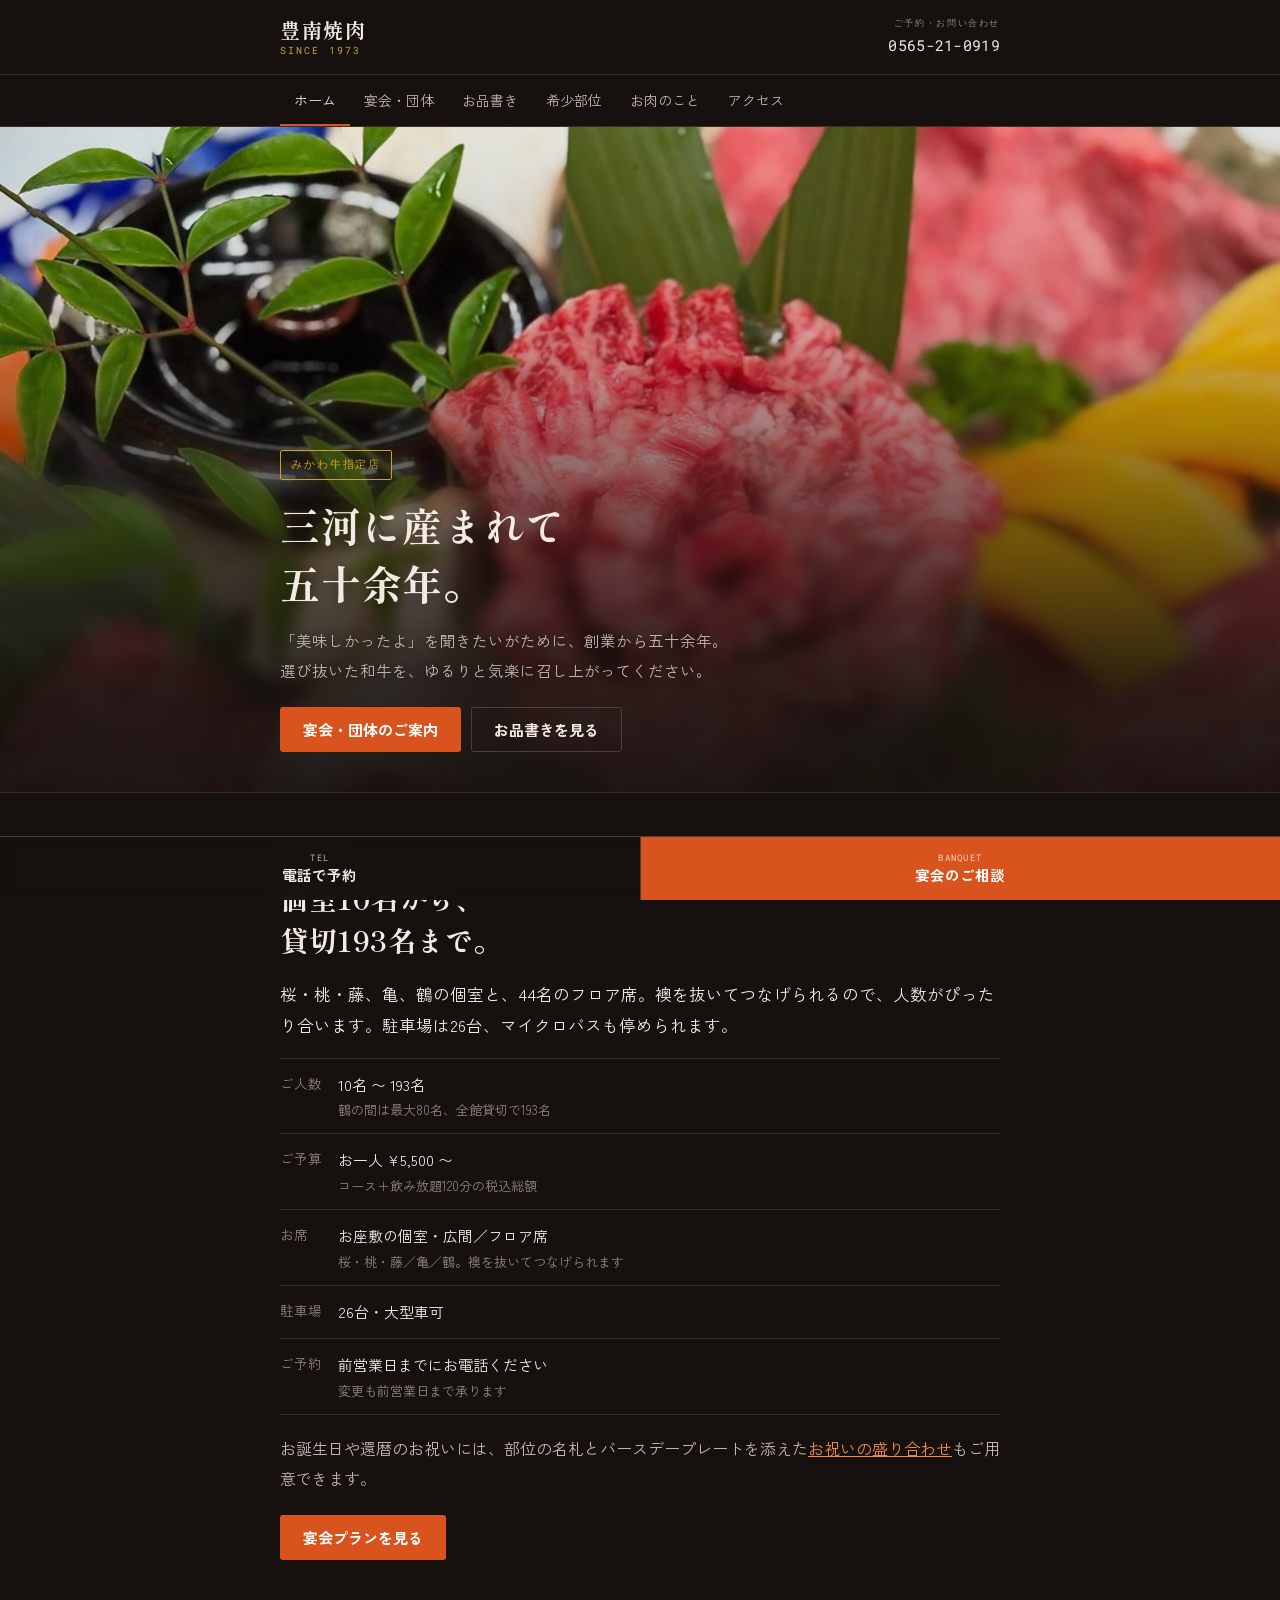
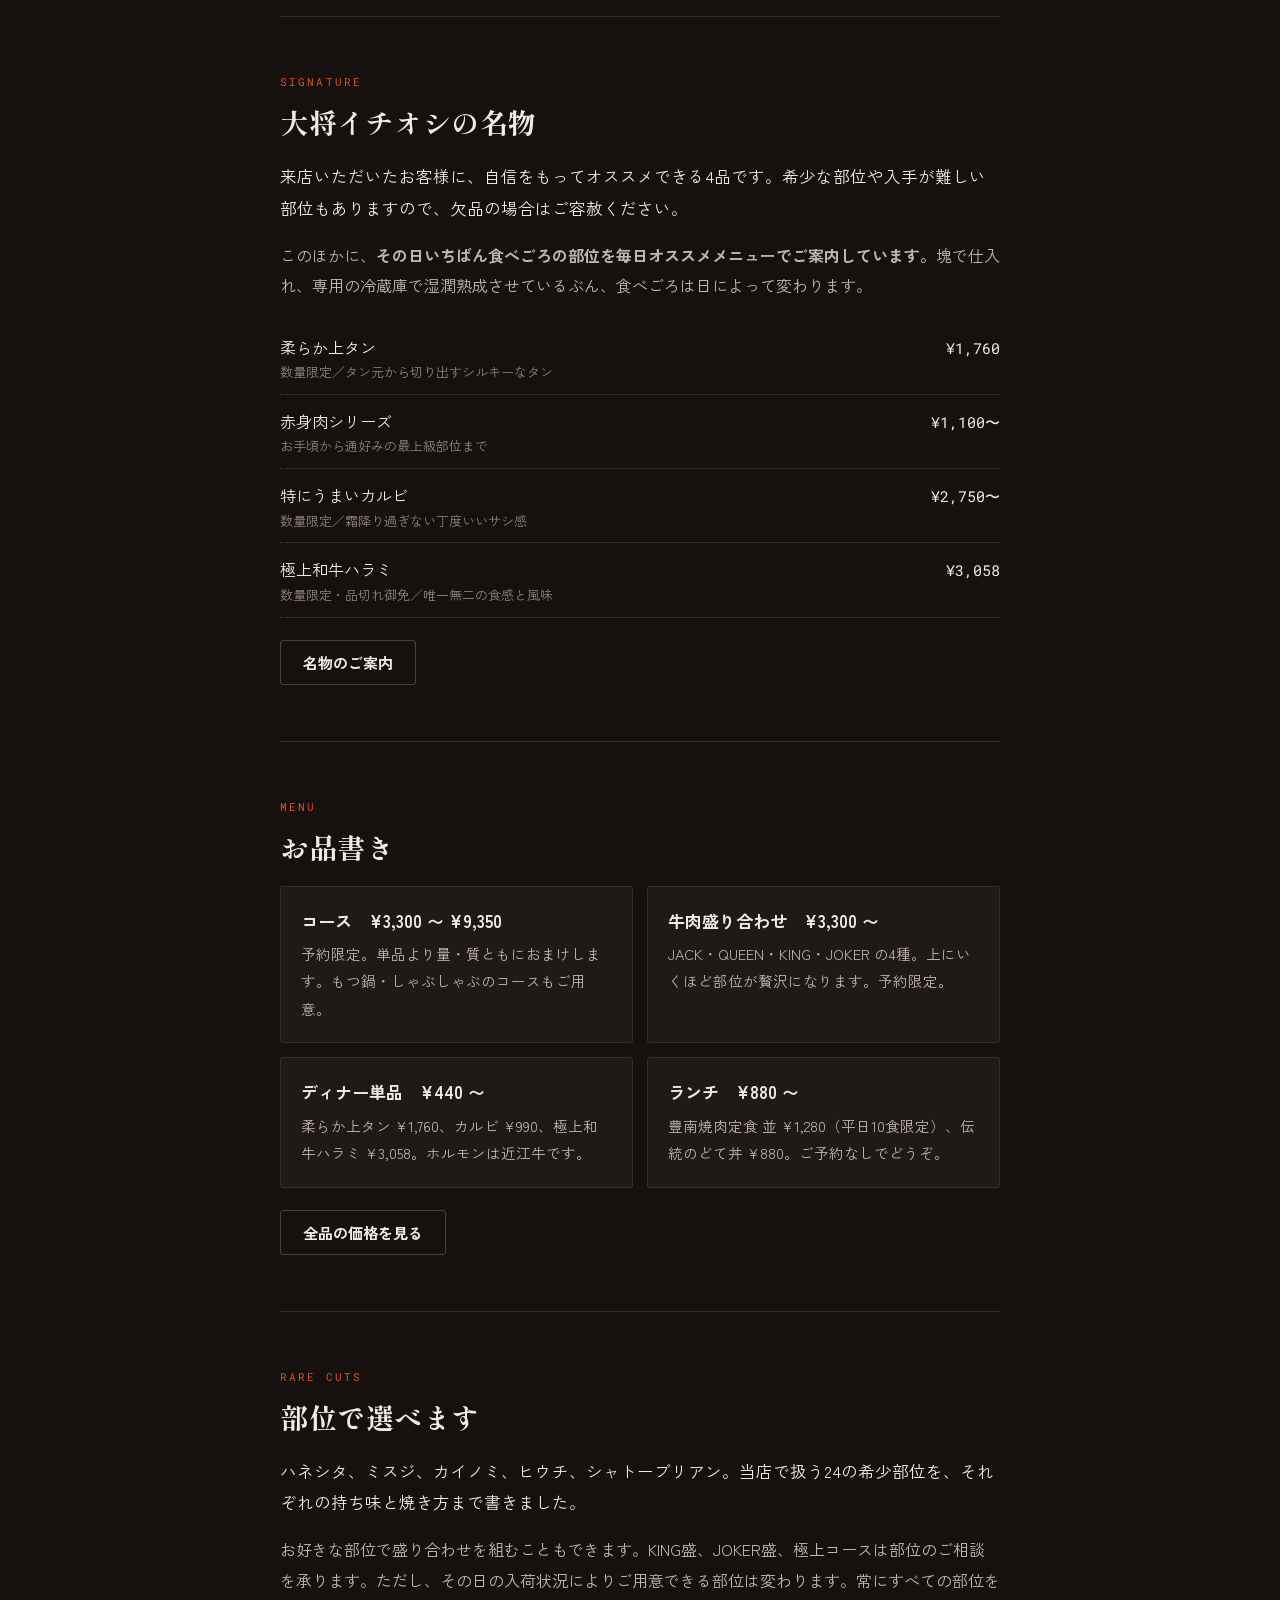
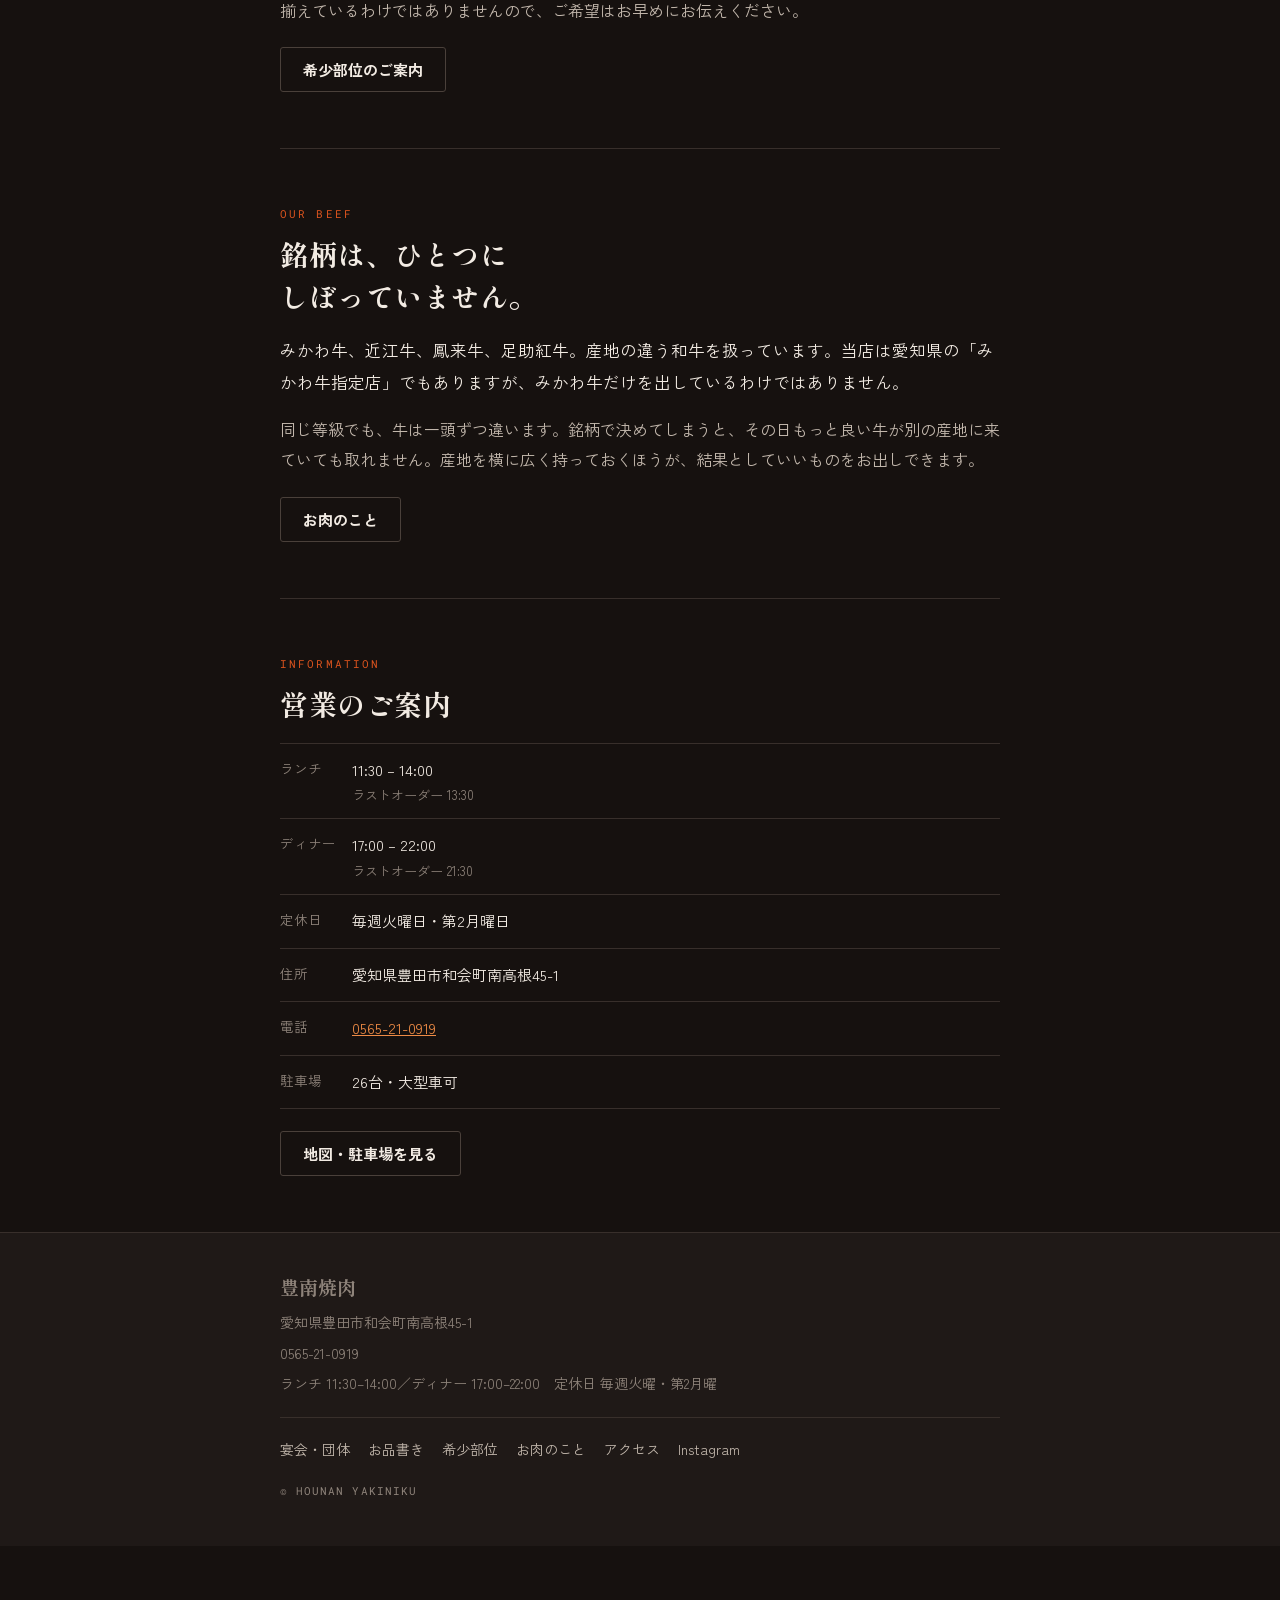
==== index.html @ 1a4f9570 "Add hand-cutting, wet-aging and daily recommendation notes" ====
<!DOCTYPE html>
<html lang="ja">
<head>
<meta charset="utf-8">
<meta name="viewport" content="width=device-width,initial-scale=1">
<title>豊南焼肉｜豊田市和会町の焼肉・みかわ牛指定店｜個室宴会10〜193名・駐車場26台</title>
<meta name="description" content="豊田市和会町の焼肉店「豊南焼肉」。1973年創業。みかわ牛指定店。みかわ牛・近江牛・鳳来牛・足助紅牛など産地和牛を扱います。柔らか上タン、極上和牛ハラミ、近江牛ホルモン。個室宴会は10名から、貸切最大193名。飲み放題付5,500円から。駐車場26台・大型車可。">
<meta property="og:url" content="https://hounan-yakiniku.com/">
<meta name="twitter:card" content="summary_large_image">
<meta property="og:site_name" content="豊南焼肉">
<meta property="og:type" content="restaurant">
<meta property="og:title" content="豊南焼肉｜豊田市和会町の焼肉・みかわ牛指定店">
<meta property="og:description" content="三河に産まれて五十余年。みかわ牛・近江牛・鳳来牛・足助紅牛。選び抜いた産地和牛を、ゆるりと気楽に。個室宴会10〜193名・駐車場26台。">
<meta property="og:image" content="https://hounan-yakiniku.com/hero.jpg">
<link rel="canonical" href="https://hounan-yakiniku.com/">
<link rel="preconnect" href="https://fonts.googleapis.com">
<link rel="preconnect" href="https://fonts.gstatic.com" crossorigin>
<link rel="stylesheet" href="https://fonts.googleapis.com/css2?family=Shippori+Mincho+B1:wght@700&family=Zen+Kaku+Gothic+New:wght@400;500;700&family=Roboto+Mono:wght@400;500&display=swap">
<link rel="stylesheet" href="style.css">
</head>
<body>

<header class="site-head">
  <div class="wrap">
    <a class="logo" href="index.html">豊南焼肉<small>SINCE 1973</small></a>
    <a class="head-tel" href="tel:0565210919"><span>ご予約・お問い合わせ</span>0565-21-0919</a>
  </div>
</header>

<nav class="nav" aria-label="メインメニュー">
  <ul>
    <li><a href="index.html" aria-current="page">ホーム</a></li>
    <li><a href="banquet.html">宴会・団体</a></li>
    <li><a href="menu.html">お品書き</a></li>
    <li><a href="parts.html">希少部位</a></li>
    <li><a href="mikawa.html">お肉のこと</a></li>
    <li><a href="access.html">アクセス</a></li>
  </ul>
</nav>

<main>

  <div class="hero hero-cover">
    <img src="hero.jpg" alt="豊南焼肉の和牛盛り合わせ。染付の大皿に、薔薇に巻いた赤身と霜降りの和牛を笹の葉とともに盛り付けた一皿" fetchpriority="high">
    <div class="hero-body">
      <span class="hero-badge">みかわ牛指定店</span>
      <h1>三河に産まれて<br>五十余年。</h1>
      <p>「美味しかったよ」を聞きたいがために、創業から五十余年。<br>選び抜いた和牛を、ゆるりと気楽に召し上がってください。</p>
      <div class="btn-row">
        <a class="btn btn-primary" href="banquet.html">宴会・団体のご案内</a>
        <a class="btn btn-ghost" href="menu.html">お品書きを見る</a>
      </div>
    </div>
  </div>

  <div class="wrap">

    <section class="blk">
      <p class="eyebrow">Banquet</p>
      <h2>個室10名から、<br>貸切193名まで。</h2>
      <p class="lead">桜・桃・藤、亀、鶴の個室と、44名のフロア席。襖を抜いてつなげられるので、人数がぴったり合います。駐車場は26台、マイクロバスも停められます。</p>
      <dl class="info">
        <dt>ご人数</dt><dd>10名 〜 193名<small>鶴の間は最大80名、全館貸切で193名</small></dd>
        <dt>ご予算</dt><dd>お一人 ¥5,500 〜<small>コース＋飲み放題120分の税込総額</small></dd>
        <dt>お席</dt><dd>お座敷の個室・広間／フロア席<small>桜・桃・藤／亀／鶴。襖を抜いてつなげられます</small></dd>
        <dt>駐車場</dt><dd>26台・大型車可</dd>
        <dt>ご予約</dt><dd>前営業日までにお電話ください<small>変更も前営業日まで承ります</small></dd>
      </dl>
      <p style="margin-top:18px">お誕生日や還暦のお祝いには、部位の名札とバースデープレートを添えた<a href="banquet.html#celebration">お祝いの盛り合わせ</a>もご用意できます。</p>
      <div class="btn-row">
        <a class="btn btn-primary" href="banquet.html">宴会プランを見る</a>
      </div>
    </section>

    <section class="blk">
      <p class="eyebrow">Signature</p>
      <h2>大将イチオシの名物</h2>
      <p class="lead">来店いただいたお客様に、自信をもってオススメできる4品です。希少な部位や入手が難しい部位もありますので、欠品の場合はご容赦ください。</p>
      <p>このほかに、<strong>その日いちばん食べごろの部位を毎日オススメメニューでご案内しています。</strong>塊で仕入れ、専用の冷蔵庫で湿潤熟成させているぶん、食べごろは日によって変わります。</p>
      <ul class="menu-list" style="margin-top:20px">
        <li><span class="nm">柔らか上タン<em>数量限定／タン元から切り出すシルキーなタン</em></span><span class="pr">¥1,760</span></li>
        <li><span class="nm">赤身肉シリーズ<em>お手頃から通好みの最上級部位まで</em></span><span class="pr">¥1,100〜</span></li>
        <li><span class="nm">特にうまいカルビ<em>数量限定／霜降り過ぎない丁度いいサシ感</em></span><span class="pr">¥2,750〜</span></li>
        <li><span class="nm">極上和牛ハラミ<em>数量限定・品切れ御免／唯一無二の食感と風味</em></span><span class="pr">¥3,058</span></li>
      </ul>
      <div class="btn-row">
        <a class="btn btn-ghost" href="menu.html#meibutsu">名物のご案内</a>
      </div>
    </section>

    <section class="blk">
      <p class="eyebrow">Menu</p>
      <h2>お品書き</h2>
      <div class="cards two">
        <div class="card">
          <h3>コース　¥3,300 〜 ¥9,350</h3>
          <p>予約限定。単品より量・質ともにおまけします。もつ鍋・しゃぶしゃぶのコースもご用意。</p>
        </div>
        <div class="card">
          <h3>牛肉盛り合わせ　¥3,300 〜</h3>
          <p>JACK・QUEEN・KING・JOKER の4種。上にいくほど部位が贅沢になります。予約限定。</p>
        </div>
        <div class="card">
          <h3>ディナー単品　¥440 〜</h3>
          <p>柔らか上タン ¥1,760、カルビ ¥990、極上和牛ハラミ ¥3,058。ホルモンは近江牛です。</p>
        </div>
        <div class="card">
          <h3>ランチ　¥880 〜</h3>
          <p>豊南焼肉定食 並 ¥1,280（平日10食限定）、伝統のどて丼 ¥880。ご予約なしでどうぞ。</p>
        </div>
      </div>
      <div class="btn-row">
        <a class="btn btn-ghost" href="menu.html">全品の価格を見る</a>
      </div>
    </section>

    <section class="blk">
      <p class="eyebrow">Rare cuts</p>
      <h2>部位で選べます</h2>
      <p class="lead">ハネシタ、ミスジ、カイノミ、ヒウチ、シャトーブリアン。当店で扱う24の希少部位を、それぞれの持ち味と焼き方まで書きました。</p>
      <p>お好きな部位で盛り合わせを組むこともできます。KING盛、JOKER盛、極上コースは部位のご相談を承ります。ただし、その日の入荷状況によりご用意できる部位は変わります。常にすべての部位を揃えているわけではありませんので、ご希望はお早めにお伝えください。</p>
      <div class="btn-row">
        <a class="btn btn-ghost" href="parts.html">希少部位のご案内</a>
      </div>
    </section>

    <section class="blk">
      <p class="eyebrow">Our beef</p>
      <h2>銘柄は、ひとつに<br>しぼっていません。</h2>
      <p class="lead">みかわ牛、近江牛、鳳来牛、足助紅牛。産地の違う和牛を扱っています。当店は愛知県の「みかわ牛指定店」でもありますが、みかわ牛だけを出しているわけではありません。</p>
      <p>同じ等級でも、牛は一頭ずつ違います。銘柄で決めてしまうと、その日もっと良い牛が別の産地に来ていても取れません。産地を横に広く持っておくほうが、結果としていいものをお出しできます。</p>
      <div class="btn-row">
        <a class="btn btn-ghost" href="mikawa.html">お肉のこと</a>
      </div>
    </section>

    <section class="blk">
      <p class="eyebrow">Information</p>
      <h2>営業のご案内</h2>
      <dl class="info">
        <dt>ランチ</dt><dd>11:30 – 14:00<small>ラストオーダー 13:30</small></dd>
        <dt>ディナー</dt><dd>17:00 – 22:00<small>ラストオーダー 21:30</small></dd>
        <dt>定休日</dt><dd>毎週火曜日・第2月曜日</dd>
        <dt>住所</dt><dd>愛知県豊田市和会町南高根45-1</dd>
        <dt>電話</dt><dd><a href="tel:0565210919">0565-21-0919</a></dd>
        <dt>駐車場</dt><dd>26台・大型車可</dd>
      </dl>
      <div class="btn-row">
        <a class="btn btn-ghost" href="access.html">地図・駐車場を見る</a>
      </div>
    </section>

  </div>
</main>

<footer class="site-foot">
  <div class="wrap">
    <p class="fname">豊南焼肉</p>
    <p>愛知県豊田市和会町南高根45-1</p>
    <p>0565-21-0919</p>
    <p>ランチ 11:30–14:00／ディナー 17:00–22:00　定休日 毎週火曜・第2月曜</p>
    <div class="flinks">
      <a href="banquet.html">宴会・団体</a>
      <a href="menu.html">お品書き</a>
      <a href="parts.html">希少部位</a>
      <a href="mikawa.html">お肉のこと</a>
      <a href="access.html">アクセス</a>
      <a href="https://www.instagram.com/hounan_yakiniku/" rel="noopener">Instagram</a>
    </div>
    <p class="copy">© HOUNAN YAKINIKU</p>
  </div>
</footer>

<div class="resbar">
  <a class="r-tel" href="tel:0565210919"><small>TEL</small>電話で予約</a>
  <a class="r-book" href="banquet.html"><small>BANQUET</small>宴会のご相談</a>
</div>

<script type="application/ld+json">
{
  "@context":"https://schema.org",
  "@type":"Restaurant",
  "name":"豊南焼肉",
  "alternateName":"HOUNAN",
  "servesCuisine":"焼肉",
  "url":"https://hounan-yakiniku.com/",
  "telephone":"+81-565-21-0919",
  "priceRange":"¥1,000-¥9,999",
  "foundingDate":"1973",
  "address":{
    "@type":"PostalAddress",
    "streetAddress":"和会町南高根45-1",
    "addressLocality":"豊田市",
    "addressRegion":"愛知県",
    "addressCountry":"JP"
  },
  "openingHoursSpecification":[
    {"@type":"OpeningHoursSpecification","dayOfWeek":["Monday","Wednesday","Thursday","Friday","Saturday","Sunday"],"opens":"11:30","closes":"14:00"},
    {"@type":"OpeningHoursSpecification","dayOfWeek":["Monday","Wednesday","Thursday","Friday","Saturday","Sunday"],"opens":"17:00","closes":"22:00"}
  ],
  "acceptsReservations":"True",
  "maximumAttendeeCapacity":193,
  "hasMenu":"https://hounan-yakiniku.com/menu.html",
  "sameAs":["https://www.instagram.com/hounan_yakiniku/","https://hounan-1.jimdosite.com/"]
}
</script>

</body>
</html>
---- style.css ----
/* ================================================================
   豊南焼肉 公式サイト  共通スタイル
   色・文字サイズを変えたいときはこのファイルの :root を触る
   ================================================================ */

:root{
  --sumi:      #16110F;  /* 背景（炭） */
  --sumi-2:    #1F1917;  /* カード面 */
  --sumi-3:    #2A2320;  /* 一段明るい面 */
  --kinari:    #F2EBE3;  /* 本文の文字 */
  --kinari-2:  #C2B7AC;  /* 弱い文字 */
  --kinari-3:  #8E837A;  /* さらに弱い文字 */
  --hi:        #D9531E;  /* 炭火（強調色） */
  --hi-2:      #EE8B45;  /* 明るい炭火 */
  --kin:       #C9A227;  /* 金（銘柄・50年） */
  --line:      #382F2B;
  --line-2:    #4A403A;

  --serif:"Shippori Mincho B1","Hiragino Mincho ProN","Yu Mincho",serif;
  --sans:"Zen Kaku Gothic New","Hiragino Sans","Yu Gothic",system-ui,sans-serif;
  --mono:"Roboto Mono",ui-monospace,Menlo,monospace;

  --pad:20px;
  --max:760px;
  --bar:64px; /* 下部予約バーの高さ */
}

*{box-sizing:border-box}
html{-webkit-text-size-adjust:100%}
body{
  margin:0;
  background:var(--sumi);
  color:var(--kinari);
  font-family:var(--sans);
  font-size:16px;
  line-height:1.9;
  padding-bottom:var(--bar);
  -webkit-font-smoothing:antialiased;
}
img{max-width:100%;height:auto;display:block}
a{color:var(--hi-2)}

.wrap{max-width:var(--max);margin:0 auto;padding:0 var(--pad)}

/* ---------------- ヘッダー ---------------- */
.site-head{
  border-bottom:1px solid var(--line);
  background:var(--sumi);
  position:relative;z-index:5;
}
.site-head .wrap{
  display:flex;align-items:center;justify-content:space-between;
  gap:12px;padding-top:14px;padding-bottom:14px;
}
.logo{
  font-family:var(--serif);font-weight:700;font-size:20px;
  letter-spacing:.08em;color:var(--kinari);text-decoration:none;line-height:1.2;
}
.logo small{
  display:block;font-family:var(--mono);font-size:9.5px;
  letter-spacing:.22em;color:var(--kin);font-weight:400;margin-top:3px;
}
.head-tel{
  font-family:var(--mono);font-size:15px;color:var(--kinari);
  text-decoration:none;white-space:nowrap;letter-spacing:.02em;
}
.head-tel span{display:block;font-size:9px;letter-spacing:.18em;color:var(--kinari-3);text-align:right}

/* ---------------- ナビ ---------------- */
.nav{border-bottom:1px solid var(--line);background:var(--sumi)}
.nav ul{
  list-style:none;margin:0;padding:0 var(--pad);
  max-width:var(--max);margin:0 auto;
  display:flex;gap:0;overflow-x:auto;-webkit-overflow-scrolling:touch;
  scrollbar-width:none;
}
.nav ul::-webkit-scrollbar{display:none}
.nav a{
  display:block;padding:12px 14px 11px;white-space:nowrap;
  font-size:14px;color:var(--kinari-2);text-decoration:none;
  border-bottom:2px solid transparent;
}
.nav a:hover{color:var(--kinari)}
.nav a[aria-current="page"]{color:var(--kinari);border-bottom-color:var(--hi)}

/* ---------------- ヒーロー ---------------- */
.hero{
  position:relative;
  border-bottom:1px solid var(--line);
  background:var(--sumi-2);
}
.hero-media{
  position:relative;aspect-ratio:4/3;overflow:hidden;background:var(--sumi-3);
}
.hero-media img{width:100%;height:100%;object-fit:cover}
.hero-body{padding:28px var(--pad) 32px;max-width:var(--max);margin:0 auto}

/* 写真の上に文言を重ねるヒーロー（トップ・アクセス） */
.hero-cover{
  position:relative;overflow:hidden;isolation:isolate;
  min-height:clamp(440px,78vh,720px);
  display:flex;align-items:flex-end;
  background:var(--sumi);
}
.hero-cover>img{
  position:absolute;inset:0;width:100%;height:100%;
  object-fit:cover;object-position:center 42%;z-index:0;
}
/* 下から立ち上がる暗幕。文字を読ませるためのもの */
.hero-cover::before{
  content:"";position:absolute;inset:0;z-index:1;pointer-events:none;
  background:linear-gradient(to top,
    rgba(22,17,15,.96) 0%,
    rgba(22,17,15,.88) 18%,
    rgba(22,17,15,.55) 42%,
    rgba(22,17,15,.18) 68%,
    rgba(22,17,15,.05) 100%);
}
/* 文字が乗る帯だけ、うっすらぼかす（文字そのものはぼかさない） */
.hero-cover::after{
  content:"";position:absolute;left:0;right:0;bottom:0;height:66%;
  z-index:1;pointer-events:none;
  -webkit-backdrop-filter:blur(8px);backdrop-filter:blur(8px);
  -webkit-mask-image:linear-gradient(to top,#000 52%,transparent 100%);
  mask-image:linear-gradient(to top,#000 52%,transparent 100%);
}
.hero-cover .hero-body{
  position:relative;z-index:2;width:100%;
  padding:36px var(--pad) 40px;
}
.hero-cover h1{text-shadow:0 2px 18px rgba(0,0,0,.55)}
.hero-cover p{color:var(--kinari-2);text-shadow:0 1px 10px rgba(0,0,0,.5)}
.hero-cover .btn-row{margin-top:22px}
.hero-badge{
  display:inline-block;font-family:var(--mono);font-size:10.5px;
  letter-spacing:.18em;color:var(--kin);border:1px solid var(--kin);
  padding:4px 10px;border-radius:2px;margin-bottom:16px;
}
.hero h1{
  font-family:var(--serif);font-weight:700;
  font-size:clamp(27px,7.5vw,40px);line-height:1.45;
  margin:0 0 14px;text-wrap:balance;letter-spacing:.02em;
}
.hero p{margin:0;color:var(--kinari-2);font-size:15.5px;max-width:34em}

/* ---------------- 見出し・本文 ---------------- */
main{display:block}
section.blk{padding:44px 0;border-bottom:1px solid var(--line)}
section.blk:last-of-type{border-bottom:0}
.eyebrow{
  font-family:var(--mono);font-size:10.5px;letter-spacing:.2em;
  color:var(--hi);text-transform:uppercase;margin:0 0 8px;
}
h2{
  font-family:var(--serif);font-weight:700;
  font-size:clamp(21px,5vw,28px);line-height:1.5;
  margin:0 0 18px;text-wrap:balance;letter-spacing:.02em;
}
h3{
  font-family:var(--sans);font-weight:700;font-size:17px;
  line-height:1.6;margin:0 0 8px;
}
p{margin:0 0 16px;color:var(--kinari-2)}
p.lead{color:var(--kinari);font-size:16.5px}
p:last-child{margin-bottom:0}

/* ---------------- ボタン ---------------- */
.btn{
  display:inline-flex;align-items:center;justify-content:center;gap:8px;
  padding:14px 22px;border-radius:3px;text-decoration:none;
  font-weight:700;font-size:15px;line-height:1;border:1px solid transparent;
}
.btn-primary{background:var(--hi);color:#fff}
.btn-primary:hover{background:#C44715}
.btn-ghost{border-color:var(--line-2);color:var(--kinari)}
.btn-ghost:hover{border-color:var(--kinari-3)}
.btn-row{display:flex;flex-wrap:wrap;gap:10px;margin-top:22px}

/* ---------------- 予約バー（全ページ固定） ---------------- */
.resbar{
  position:fixed;left:0;right:0;bottom:0;z-index:50;
  height:var(--bar);
  background:rgba(22,17,15,.96);
  border-top:1px solid var(--line-2);
  backdrop-filter:saturate(140%) blur(8px);
  display:flex;align-items:stretch;
  padding-bottom:env(safe-area-inset-bottom);
}
.resbar a{
  flex:1;display:flex;flex-direction:column;align-items:center;justify-content:center;
  gap:2px;text-decoration:none;font-weight:700;font-size:14.5px;line-height:1.2;
}
.resbar .r-tel{color:var(--kinari);border-right:1px solid var(--line-2)}
.resbar .r-book{background:var(--hi);color:#fff}
.resbar small{font-family:var(--mono);font-size:9px;letter-spacing:.14em;font-weight:400;opacity:.75}

/* ---------------- カード・リスト ---------------- */
.cards{display:grid;gap:14px}
.card{
  background:var(--sumi-2);border:1px solid var(--line);
  border-radius:3px;padding:20px;
}
.card h3{margin-bottom:6px}
.card p{font-size:14.5px;margin-bottom:0}
/* カード見出しに添える産地名など */
/* カード内のおすすめ・補足の一行 */
.card p.tip{
  margin-top:10px;padding-top:10px;border-top:1px solid var(--line);
  font-size:13.5px;color:var(--kinari-2);
}
.card p.tip strong{color:var(--kin)}
.card h3 em{
  display:block;font-style:normal;font-weight:400;
  font-family:var(--sans);font-size:12px;letter-spacing:.06em;
  color:var(--kin);margin-top:4px;
}

/* 情報の定義リスト */
dl.info{
  margin:0;display:grid;grid-template-columns:auto 1fr;
  gap:0;border-top:1px solid var(--line);
}
dl.info dt{
  padding:12px 16px 12px 0;border-bottom:1px solid var(--line);
  font-size:13.5px;color:var(--kinari-3);white-space:nowrap;
}
dl.info dd{
  margin:0;padding:12px 0;border-bottom:1px solid var(--line);
  font-size:15px;color:var(--kinari);
}
dl.info dd small{display:block;color:var(--kinari-3);font-size:13px;line-height:1.7}

/* お品書き */
.menu-list{list-style:none;margin:0;padding:0}
.menu-list li{
  display:flex;align-items:baseline;gap:10px;
  padding:11px 0;border-bottom:1px dotted var(--line-2);
}
.menu-list .nm{flex:1 1 auto}
.menu-list .nm em{
  display:block;font-style:normal;font-size:13px;color:var(--kinari-3);line-height:1.6;
}
.menu-list .pr{
  font-family:var(--mono);font-size:15px;color:var(--kinari);
  font-variant-numeric:tabular-nums;white-space:nowrap;
}

/* 宴会プラン */
.plan{
  background:var(--sumi-2);border:1px solid var(--line);border-radius:3px;
  padding:20px;display:grid;gap:10px;
}
.plan .ppl{
  font-family:var(--mono);font-size:11px;letter-spacing:.14em;color:var(--hi-2);
}
.plan .price{
  font-family:var(--mono);font-size:26px;color:var(--kinari);
  font-variant-numeric:tabular-nums;line-height:1;
}
.plan .price span{font-size:13px;color:var(--kinari-3);margin-left:4px}
.plan ul{margin:0;padding-left:1.1em;color:var(--kinari-2);font-size:14.5px}

.plan p{font-size:14.5px;color:var(--kinari-2);margin:0}
.plan p small{display:block;margin-top:8px;color:var(--kinari-3);font-size:13px;line-height:1.75}

/* 注意書きの箇条書き */
ul.rules{
  margin:18px 0 0;padding:0;list-style:none;
  display:flex;flex-direction:column;gap:6px;
}
ul.rules li{
  padding-left:18px;position:relative;font-size:14.5px;color:var(--kinari-2);line-height:1.75;
}
ul.rules li::before{
  content:"";position:absolute;left:2px;top:.85em;
  width:6px;height:1px;background:var(--hi);
}

/* 目立たせたい一言 */
.callout{
  margin-top:26px;padding:16px 18px;
  border-left:3px solid var(--hi);background:var(--sumi-2);
  border-radius:0 3px 3px 0;font-size:14.5px;color:var(--kinari-2);line-height:1.85;
}
.callout strong{color:var(--kinari)}

/* 見出し脇の営業時間・価格 */
.hours{
  display:block;font-family:var(--mono);font-size:12px;
  color:var(--kinari-3);letter-spacing:.06em;margin-top:6px;font-weight:400;
}

/* お品書きのカテゴリ見出し */
h3.cat{
  margin:34px 0 4px;padding-bottom:8px;
  border-bottom:1px solid var(--line-2);
  font-family:var(--serif);font-size:19px;letter-spacing:.04em;
}
h3.cat:first-of-type{margin-top:8px}
p.catnote{
  margin:10px 0 4px;font-size:13.5px;color:var(--kinari-3);line-height:1.8;
}

/* 部位一覧 */
.parts{display:grid;gap:1px;background:var(--line);border:1px solid var(--line);border-radius:3px;overflow:hidden}
.part{background:var(--sumi-2);padding:15px 18px}
.part h3{font-size:16px;margin:0 0 3px;letter-spacing:.04em}
.part p{margin:0;font-size:13.5px;color:var(--kinari-2);line-height:1.75}
@media (min-width:640px){.parts{grid-template-columns:1fr 1fr}}

/* FAQ */
details.faq{
  border-bottom:1px solid var(--line);padding:2px 0;
}
details.faq summary{
  cursor:pointer;padding:14px 0;font-weight:700;font-size:15.5px;
  list-style:none;display:flex;gap:10px;align-items:baseline;
}
details.faq summary::-webkit-details-marker{display:none}
details.faq summary::before{content:"Q";font-family:var(--mono);color:var(--hi);font-size:13px}
details.faq .a{padding:0 0 16px 22px;color:var(--kinari-2);font-size:14.5px}

/* 写真の仮置き（本番では <img> に差し替える） */
.ph{
  background:
    repeating-linear-gradient(45deg,var(--sumi-3) 0 10px,var(--sumi-2) 10px 20px);
  border:1px dashed var(--line-2);border-radius:3px;
  aspect-ratio:4/3;display:flex;align-items:center;justify-content:center;
  text-align:center;padding:16px;
  font-family:var(--mono);font-size:11.5px;letter-spacing:.08em;
  color:var(--kinari-3);line-height:1.8;
}
.ph.wide{aspect-ratio:16/9}

/* 引用（大将の言葉） */
blockquote.quote{
  margin:24px 0;padding:22px 22px 22px 24px;
  background:var(--sumi-2);border-left:3px solid var(--kin);
  border-radius:0 3px 3px 0;
}
blockquote.quote p{
  margin:0 0 12px;font-family:var(--serif);font-size:16.5px;
  line-height:2;color:var(--kinari);
}
blockquote.quote p:last-child{margin-bottom:0}

/* 地図の埋め込み */
.mapbox{
  position:relative;width:100%;aspect-ratio:16/10;
  border:1px solid var(--line);border-radius:3px;overflow:hidden;background:var(--sumi-2);
}
.mapbox iframe{position:absolute;inset:0;width:100%;height:100%;border:0}

/* 未確定の数値（公開前に必ず差し替える） */
.todo{
  color:var(--hi-2);border-bottom:1px dashed var(--hi);
}

/* ---------------- フッター ---------------- */
.site-foot{
  border-top:1px solid var(--line);background:var(--sumi-2);
  padding:36px 0 40px;margin-top:0;
}
.site-foot .fname{
  font-family:var(--serif);font-size:19px;font-weight:700;margin:0 0 4px;
}
.site-foot p{font-size:14px;color:var(--kinari-3);margin:0 0 4px}
.site-foot .flinks{
  display:flex;flex-wrap:wrap;gap:8px 18px;margin-top:20px;
  padding-top:18px;border-top:1px solid var(--line);
}
.site-foot .flinks a{font-size:14px;color:var(--kinari-2);text-decoration:none}
.site-foot .copy{
  font-family:var(--mono);font-size:10.5px;letter-spacing:.1em;
  color:var(--kinari-3);margin-top:20px;
}

/* ---------------- 画面が広いとき ---------------- */
@media (min-width:640px){
  .cards.two{grid-template-columns:1fr 1fr}
  .hero-media{aspect-ratio:21/9}
  .hero-cover{min-height:clamp(520px,74vh,680px)}
  .hero-cover>img{object-position:center 28%}
  /* 外観写真は看板が文字に隠れない位置で切る */
  .hero-cover.hero-store>img{object-position:center 55%}
  section.blk{padding:56px 0}
}
@media (prefers-reduced-motion:reduce){
  *{animation:none!important;transition:none!important}
}
:focus-visible{outline:2px solid var(--hi-2);outline-offset:2px}
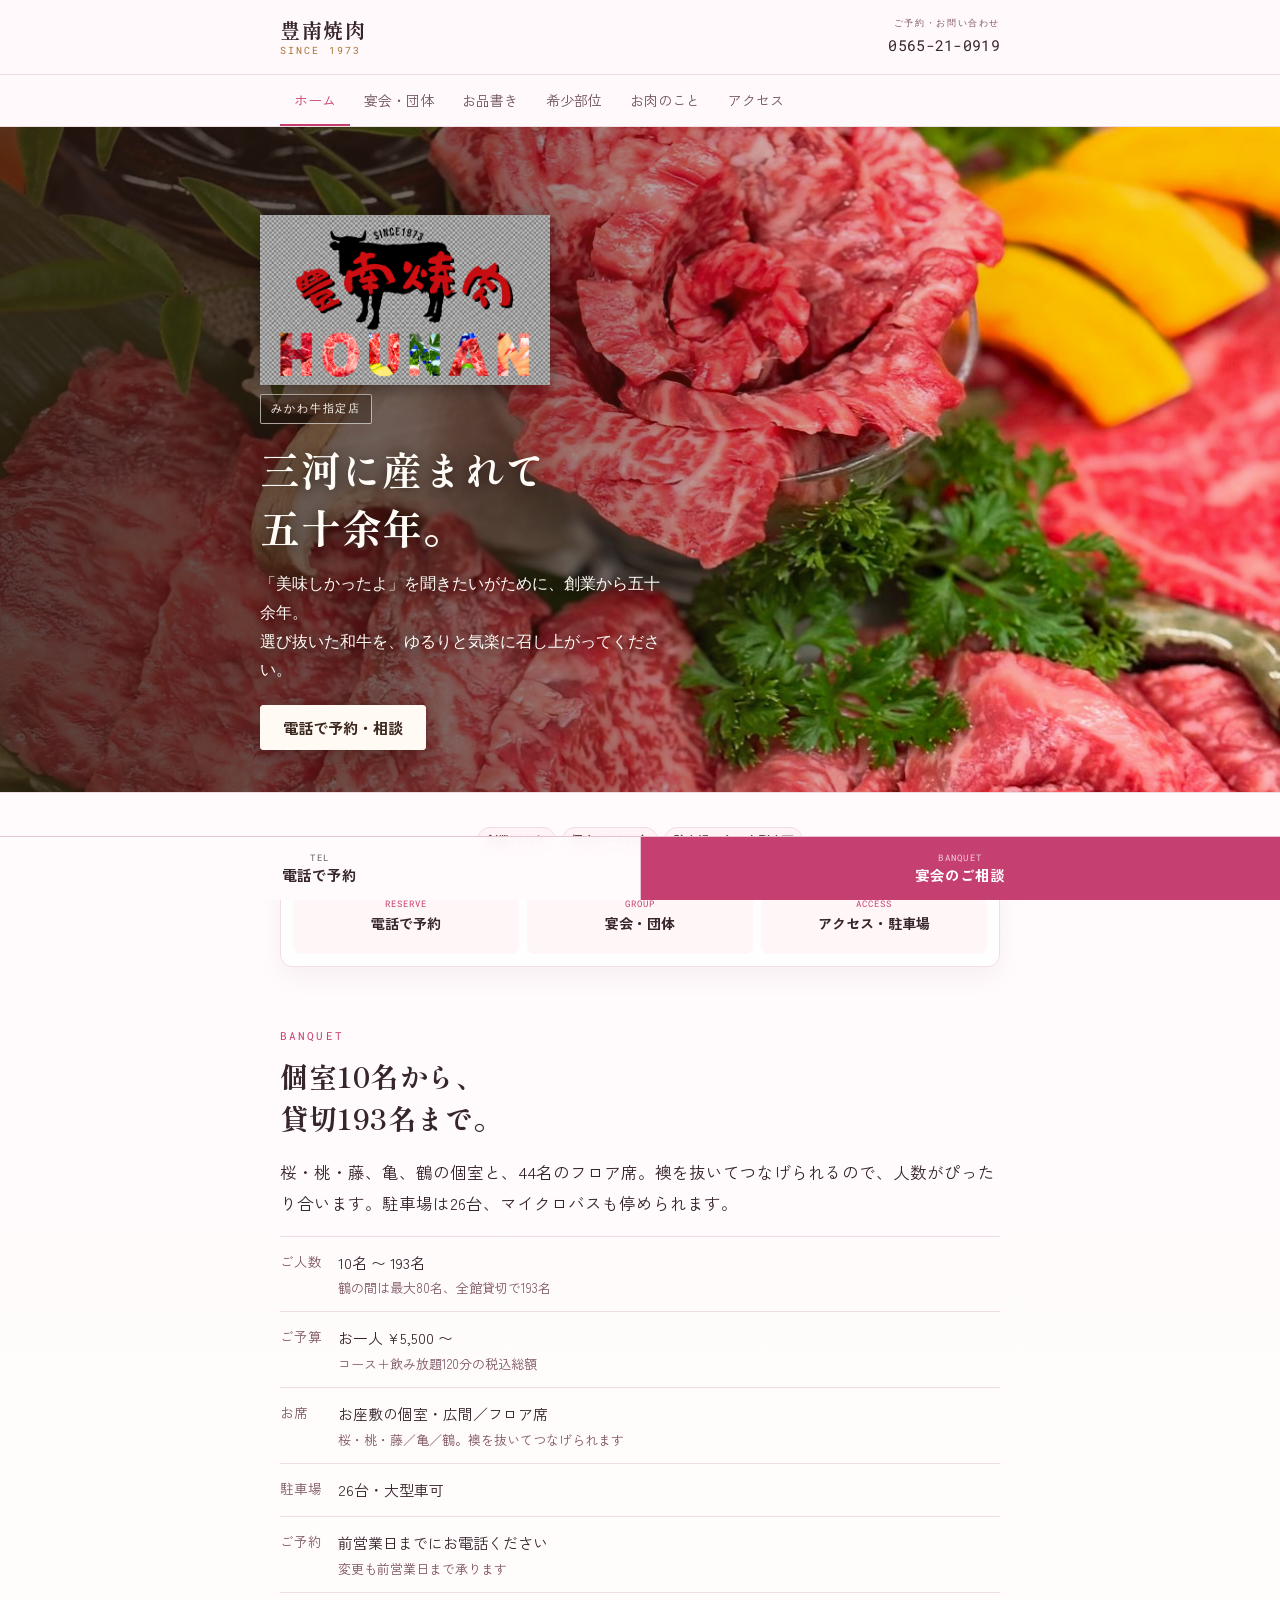
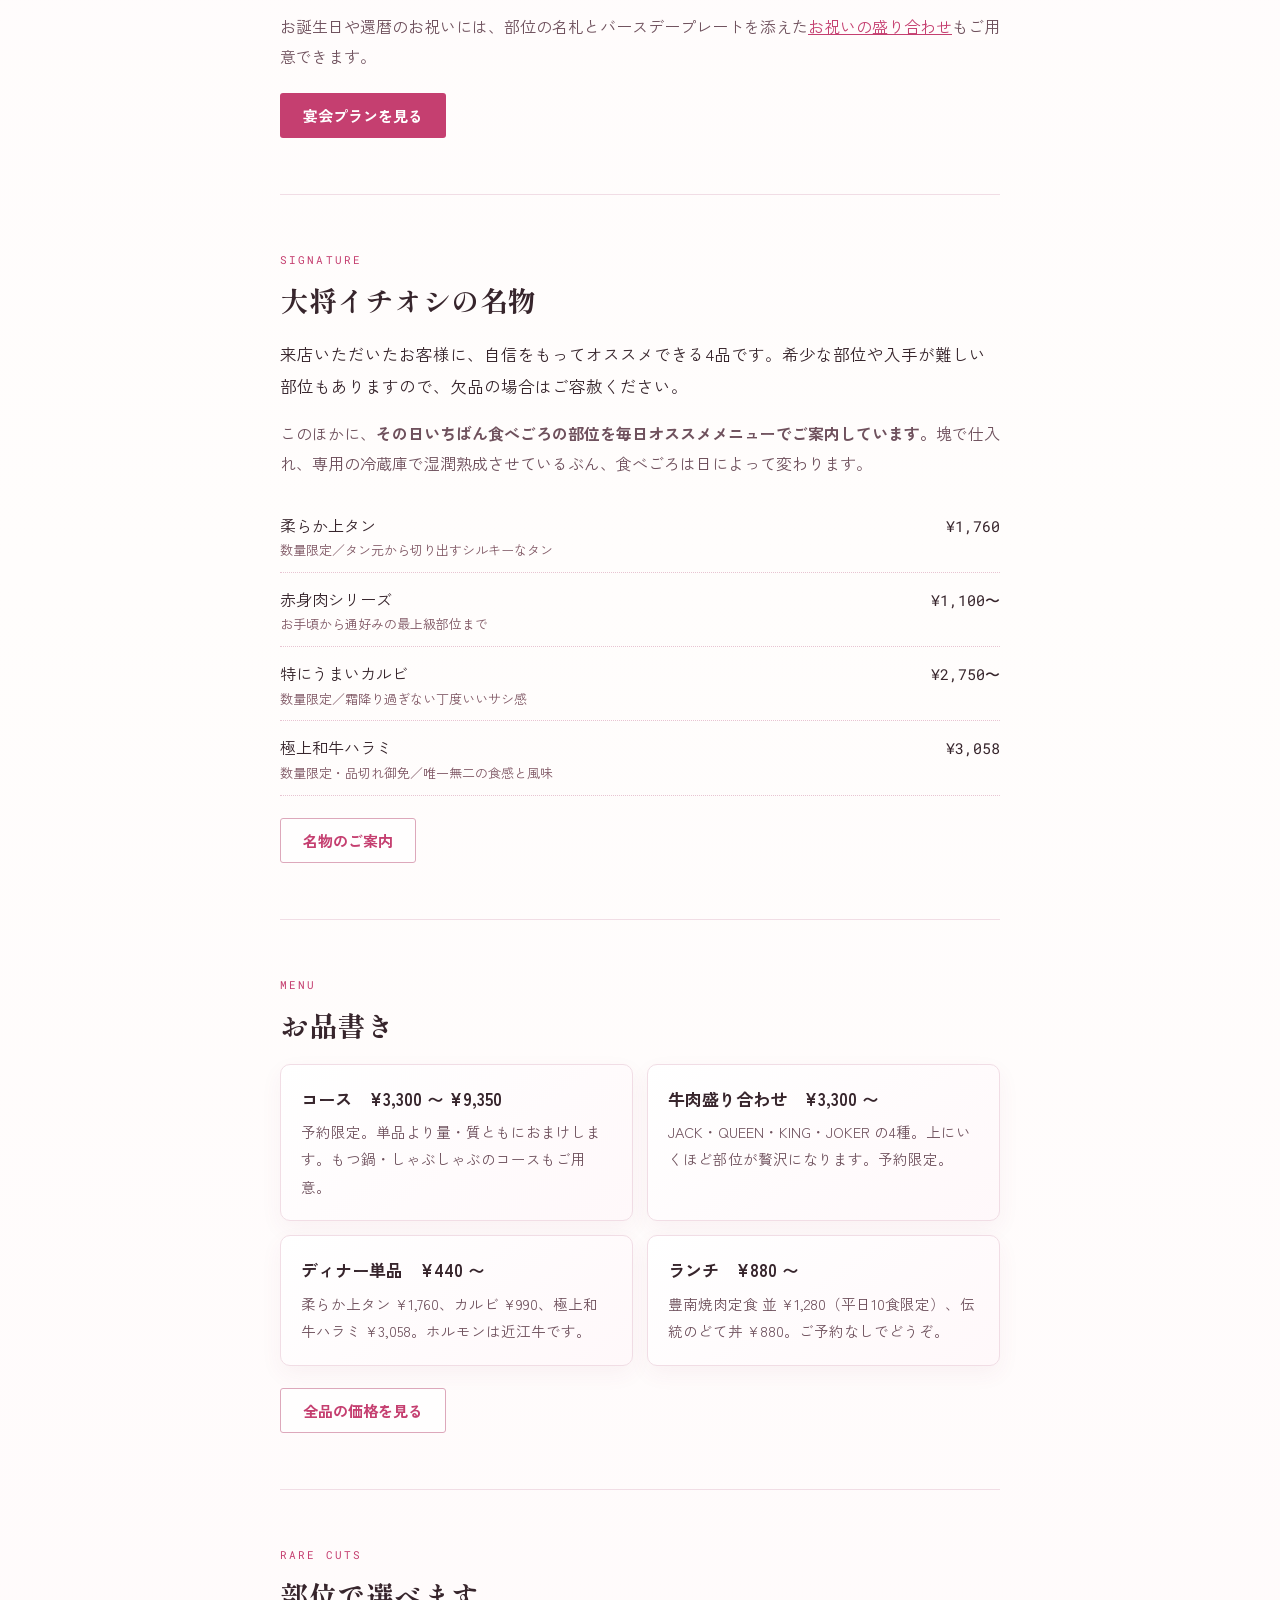
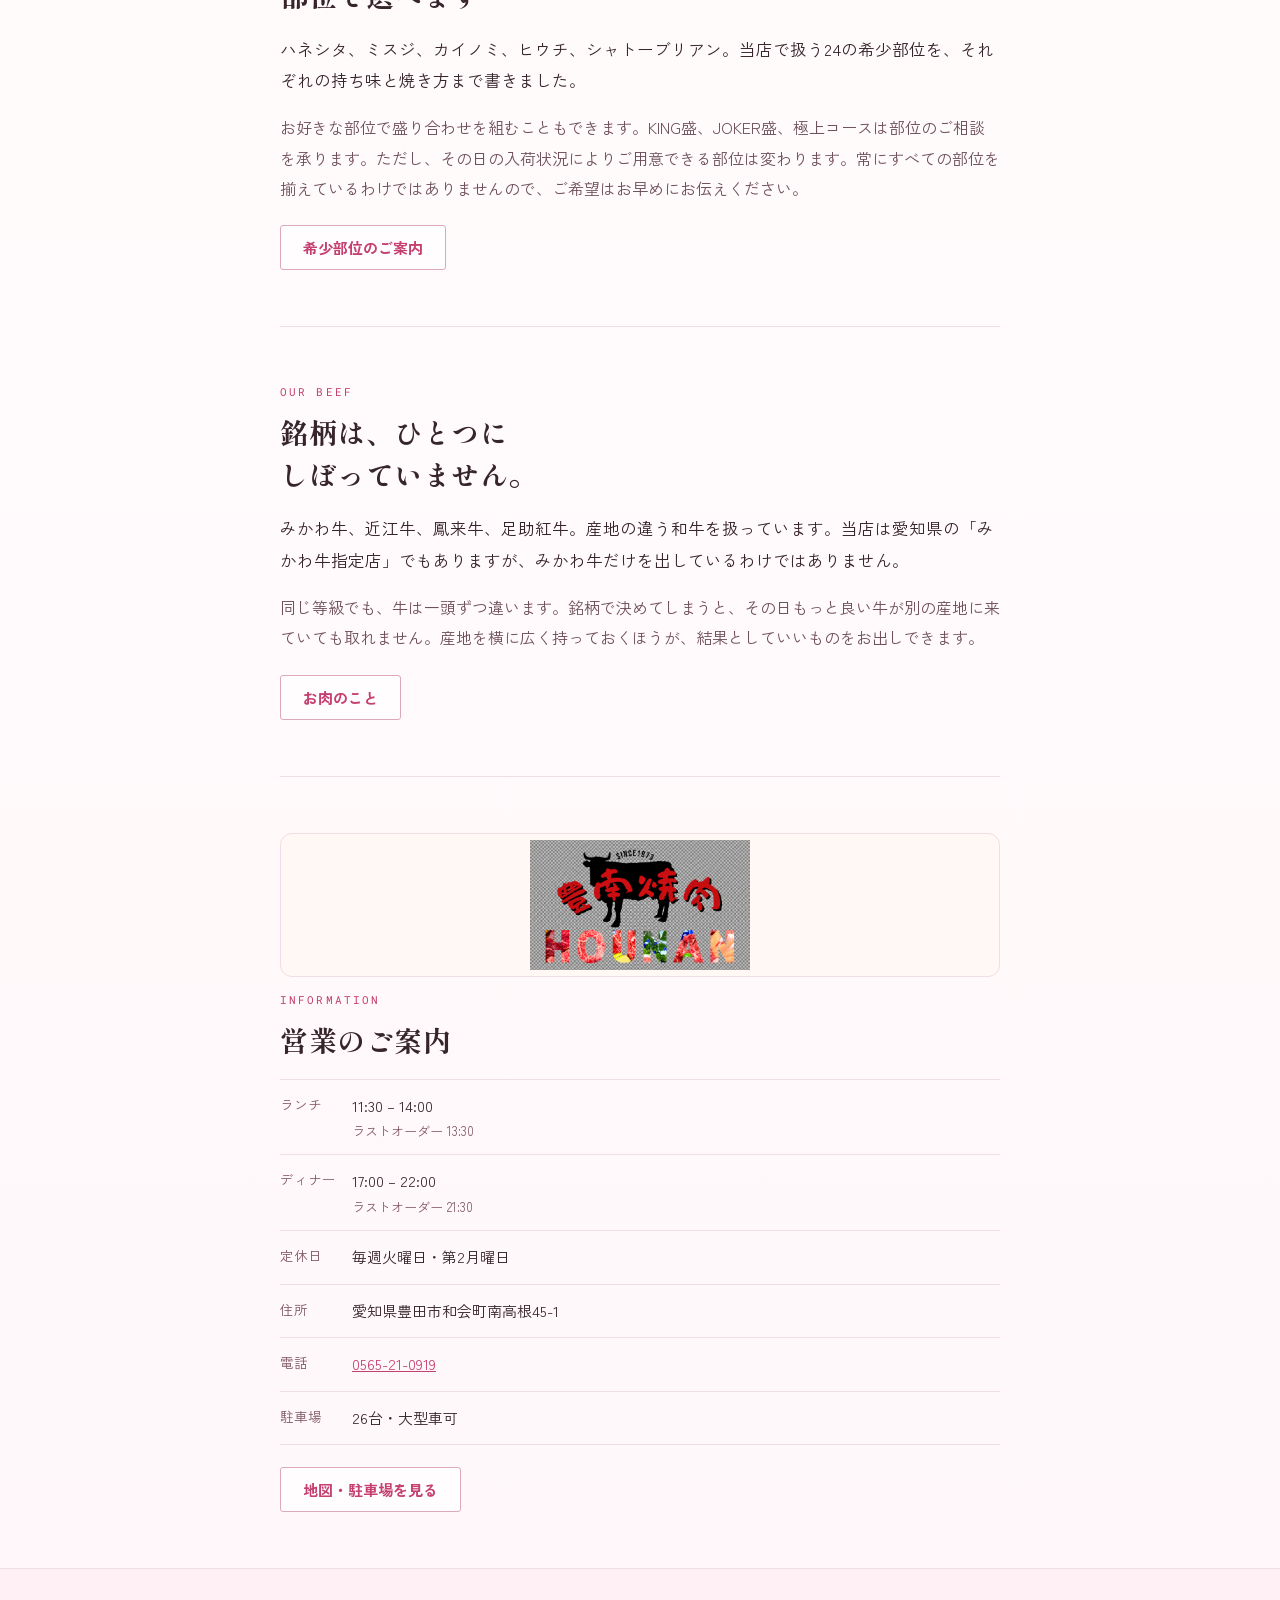
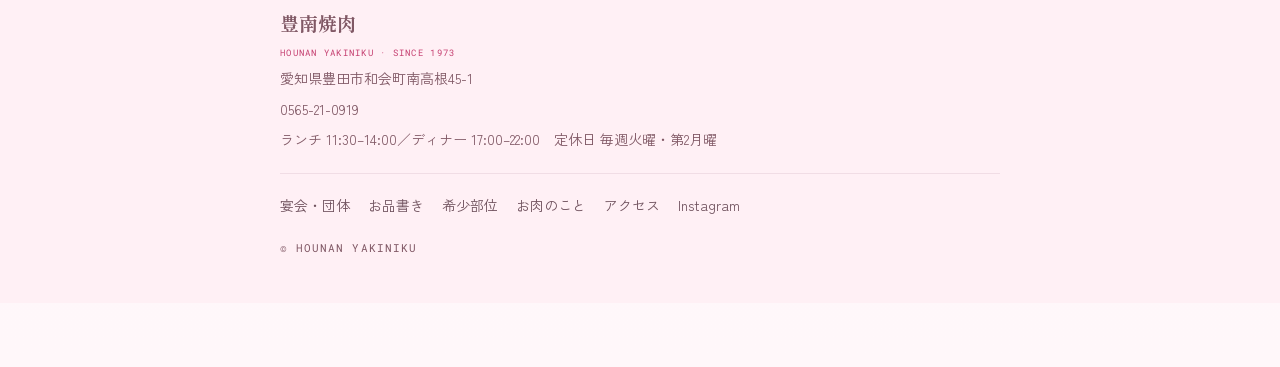
==== commit ca6579d0: "Refresh restaurant site design" ====
--- a/index.html
+++ b/index.html
@@ -3,6 +3,7 @@
 <head>
 <meta charset="utf-8">
 <meta name="viewport" content="width=device-width,initial-scale=1">
+<meta name="google-site-verification" content="6dPp1aed2rAkZanxd1v9638ikFSFlS81z8gG54nlih4">
 <title>豊南焼肉｜豊田市和会町の焼肉・みかわ牛指定店｜個室宴会10〜193名・駐車場26台</title>
 <meta name="description" content="豊田市和会町の焼肉店「豊南焼肉」。1973年創業。みかわ牛指定店。みかわ牛・近江牛・鳳来牛・足助紅牛など産地和牛を扱います。柔らか上タン、極上和牛ハラミ、近江牛ホルモン。個室宴会は10名から、貸切最大193名。飲み放題付5,500円から。駐車場26台・大型車可。">
 <meta property="og:url" content="https://hounan-yakiniku.com/">
@@ -40,18 +41,27 @@
 
 <main>
 
-  <div class="hero hero-cover">
+  <div class="hero hero-cover hero-home">
     <img src="hero.jpg" alt="豊南焼肉の和牛盛り合わせ。染付の大皿に、薔薇に巻いた赤身と霜降りの和牛を笹の葉とともに盛り付けた一皿" fetchpriority="high">
     <div class="hero-body">
+      <img class="hero-full-logo" src="hounan-logo-transparent.png" alt="豊南焼肉 HOUNAN SINCE 1973">
       <span class="hero-badge">みかわ牛指定店</span>
       <h1>三河に産まれて<br>五十余年。</h1>
       <p>「美味しかったよ」を聞きたいがために、創業から五十余年。<br>選び抜いた和牛を、ゆるりと気楽に召し上がってください。</p>
       <div class="btn-row">
-        <a class="btn btn-primary" href="banquet.html">宴会・団体のご案内</a>
-        <a class="btn btn-ghost" href="menu.html">お品書きを見る</a>
+        <a class="btn btn-primary" href="tel:0565210919">電話で予約・相談</a>
       </div>
     </div>
   </div>
+
+  <aside class="quick-guide" aria-label="ご利用案内への近道">
+    <p class="quick-traits" aria-label="豊南焼肉の特徴"><span>創業1973年</span><span>個室10〜193名</span><span>駐車場26台・大型車可</span></p>
+    <div class="quick-guide-inner">
+      <a href="tel:0565210919"><small>RESERVE</small>電話で予約</a>
+      <a href="banquet.html"><small>GROUP</small>宴会・団体</a>
+      <a href="access.html"><small>ACCESS</small>アクセス・駐車場</a>
+    </div>
+  </aside>
 
   <div class="wrap">
 
@@ -135,6 +145,9 @@
     </section>
 
     <section class="blk">
+      <div class="store-brand" aria-label="豊南焼肉のブランドロゴ">
+        <img class="store-full-logo" src="hounan-logo-transparent.png" alt="豊南焼肉 HOUNAN SINCE 1973" loading="lazy">
+      </div>
       <p class="eyebrow">Information</p>
       <h2>営業のご案内</h2>
       <dl class="info">
@@ -201,7 +214,7 @@
   "acceptsReservations":"True",
   "maximumAttendeeCapacity":193,
   "hasMenu":"https://hounan-yakiniku.com/menu.html",
-  "sameAs":["https://www.instagram.com/hounan_yakiniku/","https://hounan-1.jimdosite.com/"]
+  "sameAs":["https://www.instagram.com/hounan_yakiniku/"]
 }
 </script>
 
--- a/style.css
+++ b/style.css
@@ -4,17 +4,17 @@
    ================================================================ */
 
 :root{
-  --sumi:      #16110F;  /* 背景（炭） */
-  --sumi-2:    #1F1917;  /* カード面 */
-  --sumi-3:    #2A2320;  /* 一段明るい面 */
-  --kinari:    #F2EBE3;  /* 本文の文字 */
-  --kinari-2:  #C2B7AC;  /* 弱い文字 */
-  --kinari-3:  #8E837A;  /* さらに弱い文字 */
-  --hi:        #D9531E;  /* 炭火（強調色） */
-  --hi-2:      #EE8B45;  /* 明るい炭火 */
-  --kin:       #C9A227;  /* 金（銘柄・50年） */
-  --line:      #382F2B;
-  --line-2:    #4A403A;
+  --sumi:      #FFF9FB;  /* 背景：白に近い桜色 */
+  --sumi-2:    #FFFFFF;  /* カード面 */
+  --sumi-3:    #FBEAF0;  /* やわらかいピンク面 */
+  --kinari:    #37252C;  /* 本文の文字 */
+  --kinari-2:  #6F515D;  /* 弱い文字 */
+  --kinari-3:  #805865;  /* さらに弱い文字 */
+  --hi:        #C53F70;  /* 主役のローズピンク */
+  --hi-2:      #B63D68;  /* 補助にも読めるローズ */
+  --kin:       #A87436;  /* 記念日・銘柄のアクセント */
+  --line:      #F1DDE5;
+  --line-2:    #E8C4D2;
 
   --serif:"Shippori Mincho B1","Hiragino Mincho ProN","Yu Mincho",serif;
   --sans:"Zen Kaku Gothic New","Hiragino Sans","Yu Gothic",system-ui,sans-serif;
@@ -29,7 +29,7 @@
 html{-webkit-text-size-adjust:100%}
 body{
   margin:0;
-  background:var(--sumi);
+  background:linear-gradient(180deg,#FFF9FB 0%,#FFFDFC 42%,#FFF7FA 100%);
   color:var(--kinari);
   font-family:var(--sans);
   font-size:16px;
@@ -38,14 +38,16 @@
   -webkit-font-smoothing:antialiased;
 }
 img{max-width:100%;height:auto;display:block}
-a{color:var(--hi-2)}
+main img{filter:saturate(1.08) contrast(1.02)}
+a{color:var(--hi)}
 
 .wrap{max-width:var(--max);margin:0 auto;padding:0 var(--pad)}
 
 /* ---------------- ヘッダー ---------------- */
 .site-head{
   border-bottom:1px solid var(--line);
-  background:var(--sumi);
+  background:rgba(255,249,251,.93);
+  backdrop-filter:blur(14px) saturate(130%);
   position:relative;z-index:5;
 }
 .site-head .wrap{
@@ -80,8 +82,8 @@
   font-size:14px;color:var(--kinari-2);text-decoration:none;
   border-bottom:2px solid transparent;
 }
-.nav a:hover{color:var(--kinari)}
-.nav a[aria-current="page"]{color:var(--kinari);border-bottom-color:var(--hi)}
+.nav a:hover{color:var(--hi)}
+.nav a[aria-current="page"]{color:var(--hi);border-bottom-color:var(--hi)}
 
 /* ---------------- ヒーロー ---------------- */
 .hero{
@@ -100,42 +102,51 @@
   position:relative;overflow:hidden;isolation:isolate;
   min-height:clamp(440px,78vh,720px);
   display:flex;align-items:flex-end;
-  background:var(--sumi);
+  background:#D8C7BD;
 }
 .hero-cover>img{
   position:absolute;inset:0;width:100%;height:100%;
   object-fit:cover;object-position:center 42%;z-index:0;
+  filter:saturate(1.14) contrast(1.04) brightness(1.04);
 }
 /* 下から立ち上がる暗幕。文字を読ませるためのもの */
 .hero-cover::before{
   content:"";position:absolute;inset:0;z-index:1;pointer-events:none;
   background:linear-gradient(to top,
-    rgba(22,17,15,.96) 0%,
-    rgba(22,17,15,.88) 18%,
-    rgba(22,17,15,.55) 42%,
-    rgba(22,17,15,.18) 68%,
-    rgba(22,17,15,.05) 100%);
+    rgba(66,48,38,.30) 0%,
+    rgba(88,65,50,.16) 30%,
+    rgba(88,65,50,.04) 62%,
+    rgba(88,65,50,0) 100%);
 }
 /* 文字が乗る帯だけ、うっすらぼかす（文字そのものはぼかさない） */
 .hero-cover::after{
-  content:"";position:absolute;left:0;right:0;bottom:0;height:66%;
+  content:"";position:absolute;left:0;right:0;bottom:0;height:38%;
   z-index:1;pointer-events:none;
-  -webkit-backdrop-filter:blur(8px);backdrop-filter:blur(8px);
+  -webkit-backdrop-filter:blur(2px);backdrop-filter:blur(2px);
   -webkit-mask-image:linear-gradient(to top,#000 52%,transparent 100%);
   mask-image:linear-gradient(to top,#000 52%,transparent 100%);
 }
 .hero-cover .hero-body{
-  position:relative;z-index:2;width:100%;
+  position:relative;z-index:2;width:min(560px,calc(100% - (var(--pad) * 2)));
+  max-width:560px;margin:0 0 0 max(var(--pad),calc((100% - var(--max))/2));
   padding:36px var(--pad) 40px;
-}
-.hero-cover h1{text-shadow:0 2px 18px rgba(0,0,0,.55)}
-.hero-cover p{color:var(--kinari-2);text-shadow:0 1px 10px rgba(0,0,0,.5)}
+  background:rgba(255,252,248,.92);
+  border:1px solid rgba(255,255,255,.88);border-radius:16px 16px 0 0;
+  box-shadow:0 12px 34px rgba(56,39,30,.18);
+  text-shadow:none;
+}
+.hero-cover h1{color:#302521;text-shadow:none}
+.hero-cover p{color:#513F37;text-shadow:none}
 .hero-cover .btn-row{margin-top:22px}
 .hero-badge{
   display:inline-block;font-family:var(--mono);font-size:10.5px;
-  letter-spacing:.18em;color:var(--kin);border:1px solid var(--kin);
+  letter-spacing:.18em;color:#fff4db;border:1px solid rgba(255,244,219,.75);
   padding:4px 10px;border-radius:2px;margin-bottom:16px;
 }
+.hero:not(.hero-cover) .hero-badge{
+  color:var(--hi);border-color:var(--line-2);background:var(--sumi-3);
+}
+.hero-cover .hero-badge{color:#9B3157;border-color:#E9BBCB;background:#FFF1F5}
 .hero h1{
   font-family:var(--serif);font-weight:700;
   font-size:clamp(27px,7.5vw,40px);line-height:1.45;
@@ -171,16 +182,18 @@
   font-weight:700;font-size:15px;line-height:1;border:1px solid transparent;
 }
 .btn-primary{background:var(--hi);color:#fff}
-.btn-primary:hover{background:#C44715}
-.btn-ghost{border-color:var(--line-2);color:var(--kinari)}
-.btn-ghost:hover{border-color:var(--kinari-3)}
+.btn-primary:hover{background:#A82F5A}
+.btn-ghost{border-color:#DDA8BB;color:var(--hi);background:rgba(255,255,255,.72)}
+.btn-ghost:hover{border-color:var(--hi);background:#FFF4F7}
+.hero-cover .btn-ghost{background:#fff;border-color:#D6B8AA;color:#6B4037}
+.hero-cover .btn-ghost:hover{background:#F8F0EB;border-color:#B98E7D;color:#51332C}
 .btn-row{display:flex;flex-wrap:wrap;gap:10px;margin-top:22px}
 
 /* ---------------- 予約バー（全ページ固定） ---------------- */
 .resbar{
   position:fixed;left:0;right:0;bottom:0;z-index:50;
   height:var(--bar);
-  background:rgba(22,17,15,.96);
+  background:rgba(255,250,252,.94);
   border-top:1px solid var(--line-2);
   backdrop-filter:saturate(140%) blur(8px);
   display:flex;align-items:stretch;
@@ -197,8 +210,9 @@
 /* ---------------- カード・リスト ---------------- */
 .cards{display:grid;gap:14px}
 .card{
-  background:var(--sumi-2);border:1px solid var(--line);
-  border-radius:3px;padding:20px;
+  background:linear-gradient(145deg,#fff 0%,#FFF8FA 100%);border:1px solid var(--line);
+  border-radius:10px;padding:20px;
+  box-shadow:0 8px 22px rgba(139,55,85,.055);
 }
 .card h3{margin-bottom:6px}
 .card p{font-size:14.5px;margin-bottom:0}
@@ -247,7 +261,7 @@
 
 /* 宴会プラン */
 .plan{
-  background:var(--sumi-2);border:1px solid var(--line);border-radius:3px;
+  background:linear-gradient(145deg,#fff 0%,#FFF8FA 100%);border:1px solid var(--line);border-radius:10px;
   padding:20px;display:grid;gap:10px;
 }
 .plan .ppl{
@@ -335,8 +349,8 @@
 /* 引用（大将の言葉） */
 blockquote.quote{
   margin:24px 0;padding:22px 22px 22px 24px;
-  background:var(--sumi-2);border-left:3px solid var(--kin);
-  border-radius:0 3px 3px 0;
+  background:#FFF4F7;border-left:3px solid var(--kin);
+  border-radius:0 8px 8px 0;
 }
 blockquote.quote p{
   margin:0 0 12px;font-family:var(--serif);font-size:16.5px;
@@ -358,11 +372,15 @@
 
 /* ---------------- フッター ---------------- */
 .site-foot{
-  border-top:1px solid var(--line);background:var(--sumi-2);
+  border-top:1px solid var(--line);background:#FFF0F5;
   padding:36px 0 40px;margin-top:0;
 }
 .site-foot .fname{
   font-family:var(--serif);font-size:19px;font-weight:700;margin:0 0 4px;
+}
+.site-foot .fname::after{
+  content:"HOUNAN YAKINIKU · SINCE 1973";display:block;margin-top:3px;
+  font-family:var(--mono);font-size:9px;letter-spacing:.14em;color:var(--hi);font-weight:400;
 }
 .site-foot p{font-size:14px;color:var(--kinari-3);margin:0 0 4px}
 .site-foot .flinks{
@@ -389,3 +407,148 @@
   *{animation:none!important;transition:none!important}
 }
 :focus-visible{outline:2px solid var(--hi-2);outline-offset:2px}
+
+/* ---------------- トップページの見どころ ---------------- */
+.hero-points{
+  list-style:none;margin:22px 0 0;padding:0;
+  display:flex;flex-wrap:wrap;gap:7px;
+}
+.hero-points li{
+  padding:5px 10px;border:1px solid #E4C6BD;
+  border-radius:999px;background:#FFF8F4;
+  color:#5E453B;font-size:12px;line-height:1.4;
+}
+.quick-guide{
+  margin:26px auto 4px;max-width:var(--max);padding:0 var(--pad);
+}
+.quick-guide-inner{
+  display:grid;grid-template-columns:repeat(3,1fr);gap:8px;
+  padding:12px;border:1px solid var(--line);border-radius:12px;
+  background:rgba(255,255,255,.78);box-shadow:0 10px 24px rgba(139,55,85,.06);
+}
+.quick-guide a{
+  min-height:72px;padding:10px 8px;display:flex;flex-direction:column;justify-content:center;
+  text-decoration:none;text-align:center;border-radius:8px;background:#FFF6F8;color:var(--kinari);
+  font-size:13px;font-weight:700;line-height:1.45;
+}
+.quick-guide a small{display:block;margin-bottom:3px;font-family:var(--mono);font-size:9px;letter-spacing:.1em;color:var(--hi);font-weight:400}
+.quick-guide a:hover{background:#FCE5ED;color:var(--hi)}
+.quick-traits{
+  display:flex;flex-wrap:wrap;justify-content:center;gap:6px;margin:0 0 10px;padding:0;
+  color:#624940;font-size:12px;font-weight:700;line-height:1.5;
+}
+.quick-traits span{padding:3px 8px;border-radius:999px;background:#FFF3F6;border:1px solid var(--line)}
+
+/* トップだけに置く店名ロゴ。写真上のキャッチコピーより控えめに見せる。 */
+.hero-logo{
+  display:inline-flex;flex-direction:column;gap:2px;margin:0;
+  color:#6F2C44;font-family:var(--serif);font-size:22px;font-weight:700;line-height:1.15;
+  letter-spacing:.12em;text-shadow:none;
+}
+.hero-logo small{
+  font-family:var(--mono);font-size:8.5px;letter-spacing:.16em;color:#715D54;
+  font-weight:400;
+}
+.hero-brand-lockup{
+  display:flex;align-items:center;gap:10px;margin:0 0 16px;
+}
+.hero-full-logo{
+  display:block;width:min(290px,82vw);height:170px;margin:-12px 0 5px;
+  object-fit:cover;object-position:center;filter:none!important;
+}
+.brand-cow-logo{
+  width:48px;height:48px;object-fit:contain;padding:4px;border-radius:50%;
+  background:rgba(255,255,255,.86);border:1px solid #E3C7BB;filter:none!important;
+}
+.store-brand{
+  display:flex;align-items:center;gap:12px;margin:0 0 14px;padding:12px 14px;
+  border:1px solid var(--line);border-radius:12px;background:#FFF8F4;
+}
+.store-brand .brand-cow-logo{width:46px;height:46px;flex:0 0 auto}
+.store-brand p{margin:0;color:#49362F;font-family:var(--serif);font-size:18px;font-weight:700;line-height:1.35}
+.store-brand small{display:block;margin-top:3px;font-family:var(--mono);font-size:9px;letter-spacing:.13em;color:var(--hi);font-weight:400}
+.store-brand{justify-content:center;padding:6px 14px}
+.store-full-logo{
+  display:block;width:220px;height:130px;object-fit:cover;object-position:center;filter:none!important;
+}
+
+/* 写真つきの部屋案内は、カードとして統一する。 */
+.photo-card{
+  position:relative;padding:10px 10px 16px;background:#fff;border:1px solid var(--line);
+  border-radius:12px;box-shadow:0 8px 22px rgba(139,55,85,.06);
+}
+.photo-card img{
+  width:100%;aspect-ratio:4/3;object-fit:cover;border-radius:8px;
+  filter:saturate(1.1) contrast(1.04);
+}
+.photo-card h3{margin:13px 4px 5px!important}
+.photo-card p{margin:0 4px!important;font-size:14px!important}
+.capacity-pill{
+  display:inline-flex;margin:10px 4px 0;padding:3px 8px;border-radius:999px;
+  background:var(--sumi-3);color:var(--hi);font-family:var(--mono);font-size:10.5px;letter-spacing:.08em;
+}
+
+/* 長いお品書きは、最初のカテゴリを横に流して選べる。 */
+.menu-jump{flex-wrap:nowrap;overflow-x:auto;padding-bottom:4px;margin-right:calc(var(--pad) * -1);padding-right:var(--pad)}
+.menu-jump .btn{flex:0 0 auto;padding:12px 15px;font-size:14px}
+.plan img.menu-photo-focus{
+  width:100%;aspect-ratio:4/3;object-fit:cover;object-position:center 57%;
+  border-radius:8px!important;
+}
+
+/* トップのみ：料理を主役にし、文字は写真の左側だけで読ませる。 */
+.hero-cover.hero-home{background:#3A271D}
+.hero-cover.hero-home > img{
+  object-position:center 54%;filter:saturate(1.08) contrast(1.04) brightness(.98);
+}
+.hero-cover.hero-home::before{
+  background:linear-gradient(90deg,
+    rgba(43,26,19,.78) 0%,
+    rgba(43,26,19,.66) 31%,
+    rgba(43,26,19,.38) 49%,
+    rgba(43,26,19,.10) 67%,
+    rgba(43,26,19,0) 82%);
+}
+.hero-cover.hero-home::after{content:none}
+.hero-cover.hero-home .hero-body{
+  width:min(420px,calc(100% - (var(--pad) * 2)));max-width:420px;
+  margin:0 0 0 max(var(--pad),calc((100% - var(--max))/2));
+  padding:32px 0 42px;background:transparent;border:0;border-radius:0;box-shadow:none;
+}
+.hero-cover.hero-home .hero-logo,
+.hero-cover.hero-home h1,
+.hero-cover.hero-home .hero-body > p{
+  color:#FFFCF8;text-shadow:0 2px 14px rgba(18,10,7,.78);
+}
+.hero-cover.hero-home .hero-logo small{color:rgba(255,252,248,.9);text-shadow:0 1px 8px rgba(18,10,7,.72)}
+.hero-cover.hero-home .hero-body > p{font-size:16px;font-weight:500;line-height:1.8;max-width:25em}
+.hero-cover.hero-home .hero-badge{
+  color:#FFFCF8;background:rgba(35,22,17,.34);border-color:rgba(255,252,248,.62);
+}
+.hero-cover.hero-home .brand-cow-logo{
+  width:40px;height:40px;padding:3px;background:rgba(35,22,17,.34);border-color:rgba(255,252,248,.58);
+}
+.hero-cover.hero-home .hero-full-logo{filter:drop-shadow(0 2px 10px rgba(18,10,7,.52))!important}
+.hero-cover.hero-home .btn-row{margin-top:20px}
+.hero-cover.hero-home .btn-primary{
+  background:#FFFAF4;border-color:#FFFAF4;color:#3C281E;box-shadow:0 6px 18px rgba(18,10,7,.22);
+}
+.hero-cover.hero-home .btn-primary:hover{background:#F5E8DE;border-color:#F5E8DE}
+@media (max-width:639px){
+  .hero-cover.hero-home{min-height:540px}
+  .hero-cover.hero-home > img{object-position:center 54%}
+  .hero-cover.hero-home::before{
+    background:linear-gradient(to top,
+      rgba(43,26,19,.88) 0%,
+      rgba(43,26,19,.74) 40%,
+      rgba(43,26,19,.26) 66%,
+      rgba(43,26,19,0) 86%);
+  }
+  .hero-cover.hero-home .hero-body{width:calc(100% - (var(--pad) * 2));max-width:none;padding:24px 0 30px}
+  .hero-full-logo{width:min(244px,76vw);height:144px;margin:-8px 0 2px}
+}
+@media (min-width:640px){
+  .quick-guide{margin-top:34px}
+  .quick-guide a{min-height:78px;font-size:14px}
+  .hero-logo{font-size:25px}
+}
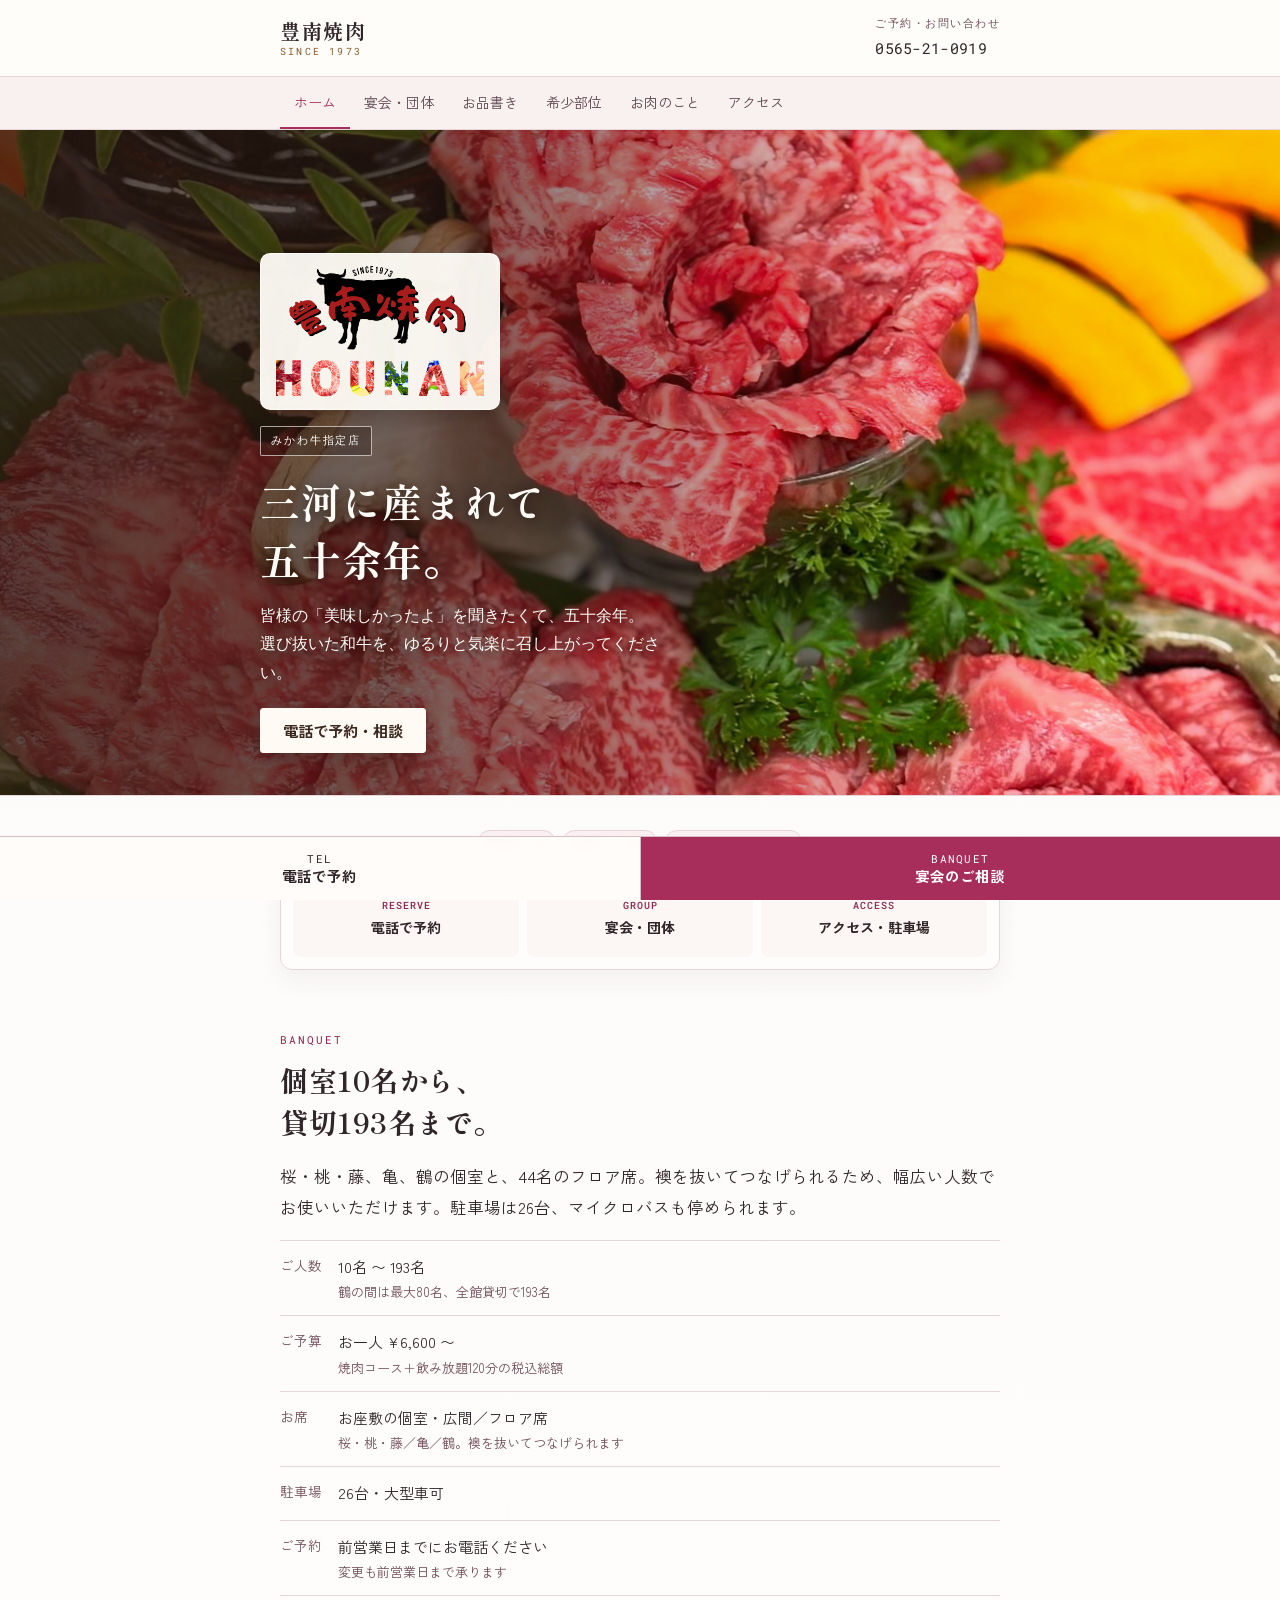
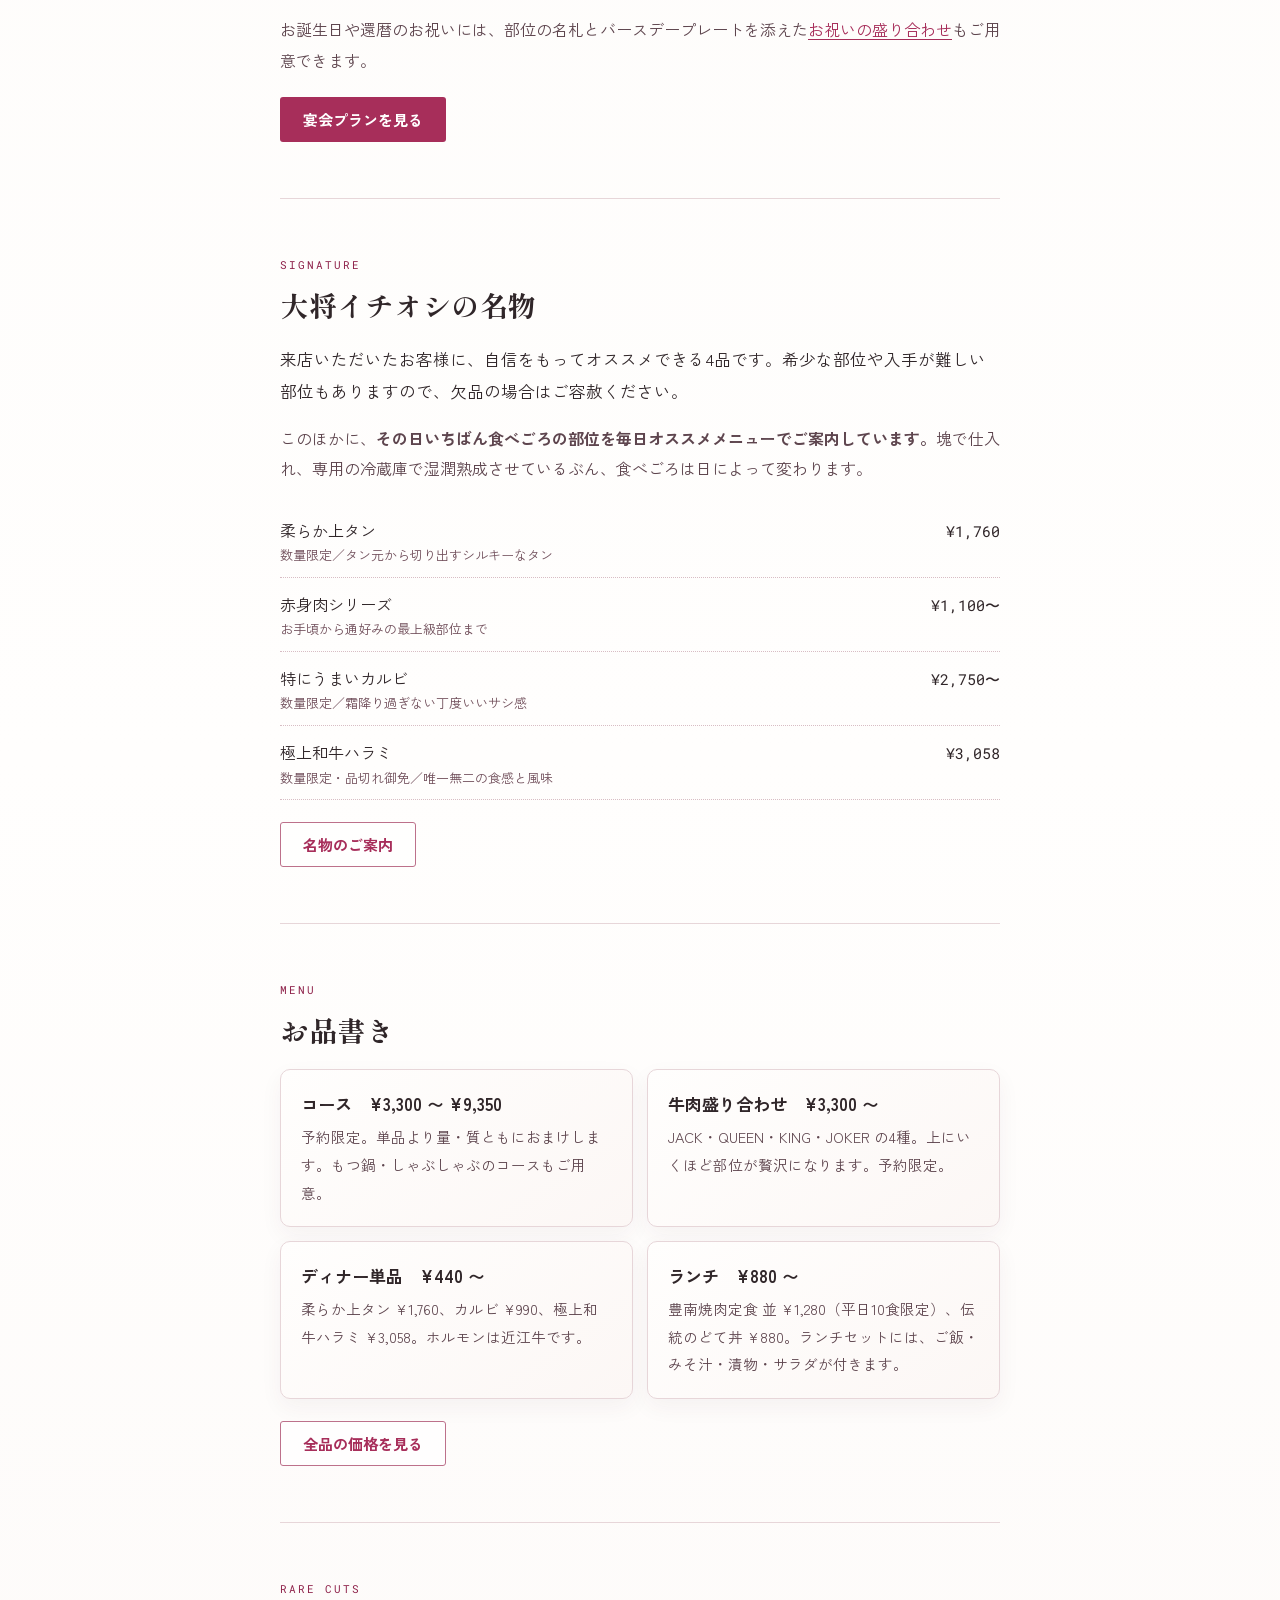
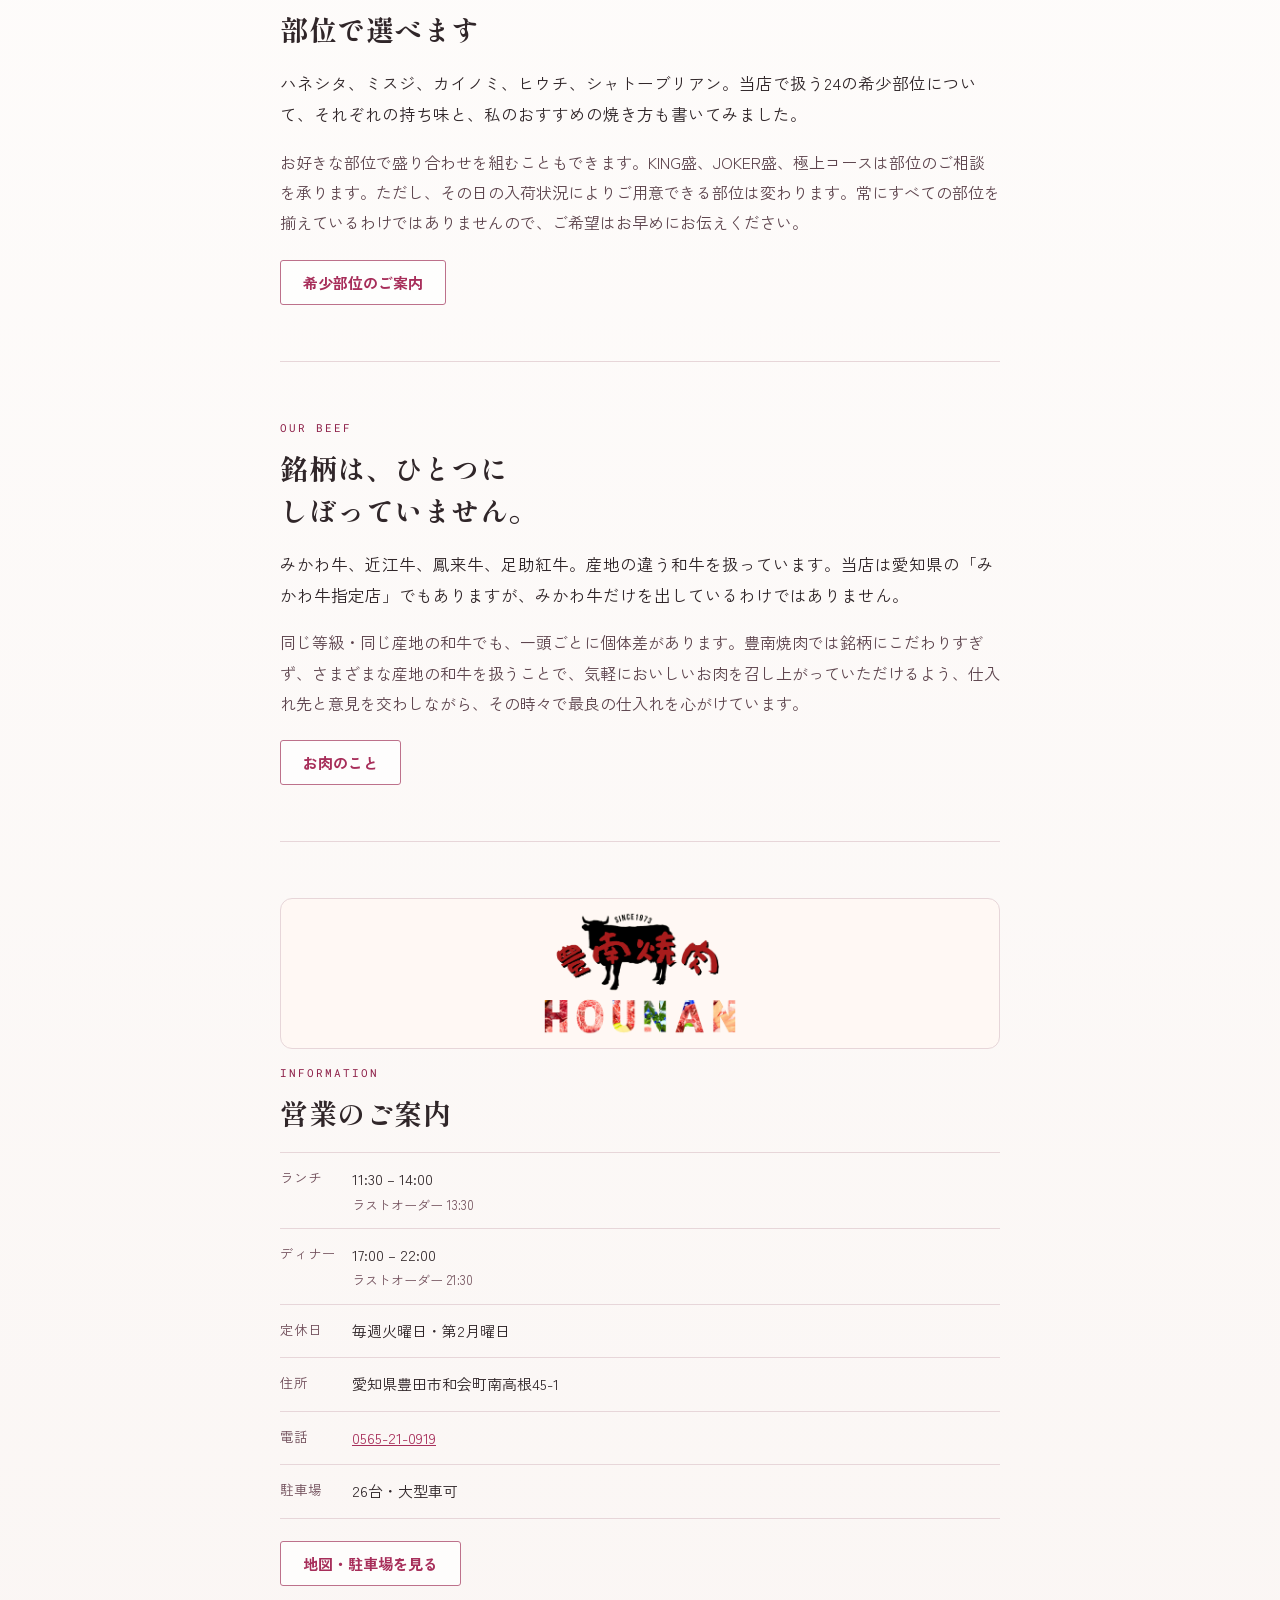
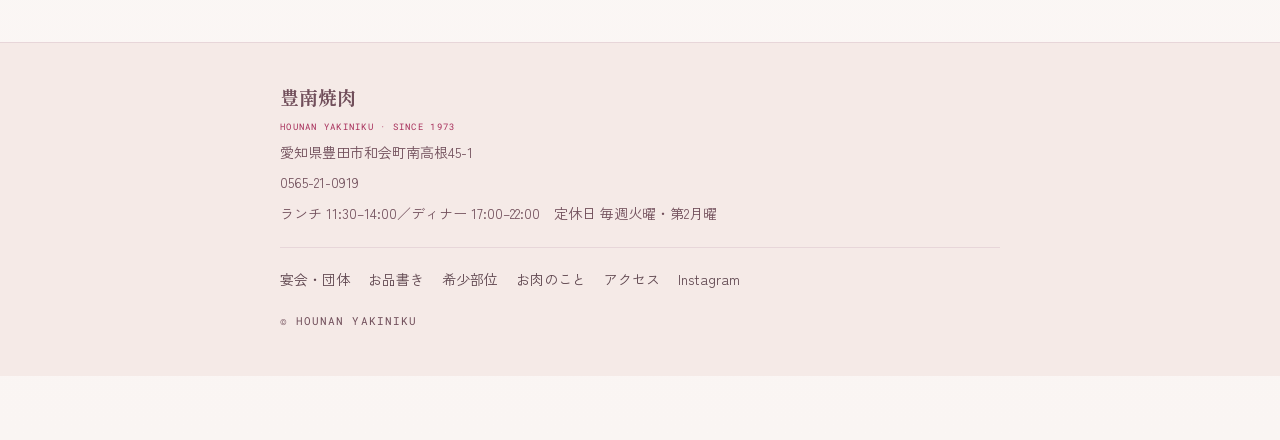
==== commit 7b873b41: "Refine site copy and celebration photos" ====
--- a/index.html
+++ b/index.html
@@ -44,10 +44,10 @@
   <div class="hero hero-cover hero-home">
     <img src="hero.jpg" alt="豊南焼肉の和牛盛り合わせ。染付の大皿に、薔薇に巻いた赤身と霜降りの和牛を笹の葉とともに盛り付けた一皿" fetchpriority="high">
     <div class="hero-body">
-      <img class="hero-full-logo" src="hounan-logo-transparent.png" alt="豊南焼肉 HOUNAN SINCE 1973">
+      <img class="hero-full-logo" src="hounan-logo-clean.png" alt="豊南焼肉 HOUNAN SINCE 1973">
       <span class="hero-badge">みかわ牛指定店</span>
       <h1>三河に産まれて<br>五十余年。</h1>
-      <p>「美味しかったよ」を聞きたいがために、創業から五十余年。<br>選び抜いた和牛を、ゆるりと気楽に召し上がってください。</p>
+      <p>皆様の「美味しかったよ」を聞きたくて、五十余年。<br>選び抜いた和牛を、ゆるりと気楽に召し上がってください。</p>
       <div class="btn-row">
         <a class="btn btn-primary" href="tel:0565210919">電話で予約・相談</a>
       </div>
@@ -68,10 +68,10 @@
     <section class="blk">
       <p class="eyebrow">Banquet</p>
       <h2>個室10名から、<br>貸切193名まで。</h2>
-      <p class="lead">桜・桃・藤、亀、鶴の個室と、44名のフロア席。襖を抜いてつなげられるので、人数がぴったり合います。駐車場は26台、マイクロバスも停められます。</p>
+      <p class="lead">桜・桃・藤、亀、鶴の個室と、44名のフロア席。襖を抜いてつなげられるため、幅広い人数でお使いいただけます。駐車場は26台、マイクロバスも停められます。</p>
       <dl class="info">
         <dt>ご人数</dt><dd>10名 〜 193名<small>鶴の間は最大80名、全館貸切で193名</small></dd>
-        <dt>ご予算</dt><dd>お一人 ¥5,500 〜<small>コース＋飲み放題120分の税込総額</small></dd>
+        <dt>ご予算</dt><dd>お一人 ¥6,600 〜<small>焼肉コース＋飲み放題120分の税込総額</small></dd>
         <dt>お席</dt><dd>お座敷の個室・広間／フロア席<small>桜・桃・藤／亀／鶴。襖を抜いてつなげられます</small></dd>
         <dt>駐車場</dt><dd>26台・大型車可</dd>
         <dt>ご予約</dt><dd>前営業日までにお電話ください<small>変更も前営業日まで承ります</small></dd>
@@ -116,7 +116,7 @@
         </div>
         <div class="card">
           <h3>ランチ　¥880 〜</h3>
-          <p>豊南焼肉定食 並 ¥1,280（平日10食限定）、伝統のどて丼 ¥880。ご予約なしでどうぞ。</p>
+          <p>豊南焼肉定食 並 ¥1,280（平日10食限定）、伝統のどて丼 ¥880。ランチセットには、ご飯・みそ汁・漬物・サラダが付きます。</p>
         </div>
       </div>
       <div class="btn-row">
@@ -127,7 +127,7 @@
     <section class="blk">
       <p class="eyebrow">Rare cuts</p>
       <h2>部位で選べます</h2>
-      <p class="lead">ハネシタ、ミスジ、カイノミ、ヒウチ、シャトーブリアン。当店で扱う24の希少部位を、それぞれの持ち味と焼き方まで書きました。</p>
+      <p class="lead">ハネシタ、ミスジ、カイノミ、ヒウチ、シャトーブリアン。当店で扱う24の希少部位について、それぞれの持ち味と、私のおすすめの焼き方も書いてみました。</p>
       <p>お好きな部位で盛り合わせを組むこともできます。KING盛、JOKER盛、極上コースは部位のご相談を承ります。ただし、その日の入荷状況によりご用意できる部位は変わります。常にすべての部位を揃えているわけではありませんので、ご希望はお早めにお伝えください。</p>
       <div class="btn-row">
         <a class="btn btn-ghost" href="parts.html">希少部位のご案内</a>
@@ -138,7 +138,7 @@
       <p class="eyebrow">Our beef</p>
       <h2>銘柄は、ひとつに<br>しぼっていません。</h2>
       <p class="lead">みかわ牛、近江牛、鳳来牛、足助紅牛。産地の違う和牛を扱っています。当店は愛知県の「みかわ牛指定店」でもありますが、みかわ牛だけを出しているわけではありません。</p>
-      <p>同じ等級でも、牛は一頭ずつ違います。銘柄で決めてしまうと、その日もっと良い牛が別の産地に来ていても取れません。産地を横に広く持っておくほうが、結果としていいものをお出しできます。</p>
+      <p>同じ等級・同じ産地の和牛でも、一頭ごとに個体差があります。豊南焼肉では銘柄にこだわりすぎず、さまざまな産地の和牛を扱うことで、気軽においしいお肉を召し上がっていただけるよう、仕入れ先と意見を交わしながら、その時々で最良の仕入れを心がけています。</p>
       <div class="btn-row">
         <a class="btn btn-ghost" href="mikawa.html">お肉のこと</a>
       </div>
@@ -146,7 +146,7 @@
 
     <section class="blk">
       <div class="store-brand" aria-label="豊南焼肉のブランドロゴ">
-        <img class="store-full-logo" src="hounan-logo-transparent.png" alt="豊南焼肉 HOUNAN SINCE 1973" loading="lazy">
+        <img class="store-full-logo" src="hounan-logo-clean.png" alt="豊南焼肉 HOUNAN SINCE 1973" loading="lazy">
       </div>
       <p class="eyebrow">Information</p>
       <h2>営業のご案内</h2>
--- a/style.css
+++ b/style.css
@@ -4,17 +4,17 @@
    ================================================================ */
 
 :root{
-  --sumi:      #FFF9FB;  /* 背景：白に近い桜色 */
-  --sumi-2:    #FFFFFF;  /* カード面 */
-  --sumi-3:    #FBEAF0;  /* やわらかいピンク面 */
-  --kinari:    #37252C;  /* 本文の文字 */
-  --kinari-2:  #6F515D;  /* 弱い文字 */
-  --kinari-3:  #805865;  /* さらに弱い文字 */
-  --hi:        #C53F70;  /* 主役のローズピンク */
-  --hi-2:      #B63D68;  /* 補助にも読めるローズ */
-  --kin:       #A87436;  /* 記念日・銘柄のアクセント */
-  --line:      #F1DDE5;
-  --line-2:    #E8C4D2;
+  --sumi:      #FCFAF8;  /* 背景：温かい生成り */
+  --sumi-2:    #FFFEFD;  /* カード面 */
+  --sumi-3:    #F7EDEA;  /* 控えめな桜ベージュ */
+  --kinari:    #302629;  /* 本文の文字 */
+  --kinari-2:  #5E454E;  /* 弱い文字 */
+  --kinari-3:  #714F5B;  /* さらに弱い文字 */
+  --hi:        #A72E5A;  /* 主役のローズ */
+  --hi-2:      #8F234B;  /* 補助にも読めるローズ */
+  --kin:       #8B5C2E;  /* 記念日・銘柄のアクセント */
+  --line:      #E7D6D9;
+  --line-2:    #D8BDC4;
 
   --serif:"Shippori Mincho B1","Hiragino Mincho ProN","Yu Mincho",serif;
   --sans:"Zen Kaku Gothic New","Hiragino Sans","Yu Gothic",system-ui,sans-serif;
@@ -29,24 +29,25 @@
 html{-webkit-text-size-adjust:100%}
 body{
   margin:0;
-  background:linear-gradient(180deg,#FFF9FB 0%,#FFFDFC 42%,#FFF7FA 100%);
+  background:linear-gradient(180deg,#FCFAF8 0%,#FFFEFD 45%,#FAF5F3 100%);
   color:var(--kinari);
   font-family:var(--sans);
   font-size:16px;
   line-height:1.9;
-  padding-bottom:var(--bar);
+  padding-bottom:calc(var(--bar) + env(safe-area-inset-bottom));
   -webkit-font-smoothing:antialiased;
 }
 img{max-width:100%;height:auto;display:block}
 main img{filter:saturate(1.08) contrast(1.02)}
 a{color:var(--hi)}
+main p a{text-decoration-thickness:1px;text-underline-offset:.18em}
 
 .wrap{max-width:var(--max);margin:0 auto;padding:0 var(--pad)}
 
 /* ---------------- ヘッダー ---------------- */
 .site-head{
   border-bottom:1px solid var(--line);
-  background:rgba(255,249,251,.93);
+  background:rgba(255,253,250,.95);
   backdrop-filter:blur(14px) saturate(130%);
   position:relative;z-index:5;
 }
@@ -59,17 +60,17 @@
   letter-spacing:.08em;color:var(--kinari);text-decoration:none;line-height:1.2;
 }
 .logo small{
-  display:block;font-family:var(--mono);font-size:9.5px;
+  display:block;font-family:var(--mono);font-size:10px;
   letter-spacing:.22em;color:var(--kin);font-weight:400;margin-top:3px;
 }
 .head-tel{
   font-family:var(--mono);font-size:15px;color:var(--kinari);
   text-decoration:none;white-space:nowrap;letter-spacing:.02em;
 }
-.head-tel span{display:block;font-size:9px;letter-spacing:.18em;color:var(--kinari-3);text-align:right}
+.head-tel span{display:block;font-size:10.5px;letter-spacing:.14em;color:var(--kinari-3);text-align:right}
 
 /* ---------------- ナビ ---------------- */
-.nav{border-bottom:1px solid var(--line);background:var(--sumi)}
+.nav{border-bottom:1px solid var(--line);background:#F8F1F0}
 .nav ul{
   list-style:none;margin:0;padding:0 var(--pad);
   max-width:var(--max);margin:0 auto;
@@ -159,8 +160,8 @@
 section.blk{padding:44px 0;border-bottom:1px solid var(--line)}
 section.blk:last-of-type{border-bottom:0}
 .eyebrow{
-  font-family:var(--mono);font-size:10.5px;letter-spacing:.2em;
-  color:var(--hi);text-transform:uppercase;margin:0 0 8px;
+  font-family:var(--mono);font-size:11px;letter-spacing:.18em;
+  color:var(--hi-2);text-transform:uppercase;margin:0 0 8px;
 }
 h2{
   font-family:var(--serif);font-weight:700;
@@ -182,9 +183,9 @@
   font-weight:700;font-size:15px;line-height:1;border:1px solid transparent;
 }
 .btn-primary{background:var(--hi);color:#fff}
-.btn-primary:hover{background:#A82F5A}
-.btn-ghost{border-color:#DDA8BB;color:var(--hi);background:rgba(255,255,255,.72)}
-.btn-ghost:hover{border-color:var(--hi);background:#FFF4F7}
+.btn-primary:hover{background:#8F234B}
+.btn-ghost{border-color:#BD718B;color:var(--hi);background:rgba(255,255,255,.76)}
+.btn-ghost:hover{border-color:var(--hi);background:#F9EEF1}
 .hero-cover .btn-ghost{background:#fff;border-color:#D6B8AA;color:#6B4037}
 .hero-cover .btn-ghost:hover{background:#F8F0EB;border-color:#B98E7D;color:#51332C}
 .btn-row{display:flex;flex-wrap:wrap;gap:10px;margin-top:22px}
@@ -192,8 +193,8 @@
 /* ---------------- 予約バー（全ページ固定） ---------------- */
 .resbar{
   position:fixed;left:0;right:0;bottom:0;z-index:50;
-  height:var(--bar);
-  background:rgba(255,250,252,.94);
+  height:calc(var(--bar) + env(safe-area-inset-bottom));
+  background:rgba(255,252,250,.98);
   border-top:1px solid var(--line-2);
   backdrop-filter:saturate(140%) blur(8px);
   display:flex;align-items:stretch;
@@ -205,14 +206,14 @@
 }
 .resbar .r-tel{color:var(--kinari);border-right:1px solid var(--line-2)}
 .resbar .r-book{background:var(--hi);color:#fff}
-.resbar small{font-family:var(--mono);font-size:9px;letter-spacing:.14em;font-weight:400;opacity:.75}
+.resbar small{font-family:var(--mono);font-size:10.5px;letter-spacing:.12em;font-weight:400;opacity:1}
 
 /* ---------------- カード・リスト ---------------- */
 .cards{display:grid;gap:14px}
 .card{
-  background:linear-gradient(145deg,#fff 0%,#FFF8FA 100%);border:1px solid var(--line);
+  background:linear-gradient(145deg,#FFFEFD 0%,#FCF7F5 100%);border:1px solid var(--line);
   border-radius:10px;padding:20px;
-  box-shadow:0 8px 22px rgba(139,55,85,.055);
+  box-shadow:0 8px 22px rgba(74,44,51,.05);
 }
 .card h3{margin-bottom:6px}
 .card p{font-size:14.5px;margin-bottom:0}
@@ -261,7 +262,7 @@
 
 /* 宴会プラン */
 .plan{
-  background:linear-gradient(145deg,#fff 0%,#FFF8FA 100%);border:1px solid var(--line);border-radius:10px;
+  background:linear-gradient(145deg,#FFFEFD 0%,#FCF7F5 100%);border:1px solid var(--line);border-radius:10px;
   padding:20px;display:grid;gap:10px;
 }
 .plan .ppl{
@@ -349,7 +350,7 @@
 /* 引用（大将の言葉） */
 blockquote.quote{
   margin:24px 0;padding:22px 22px 22px 24px;
-  background:#FFF4F7;border-left:3px solid var(--kin);
+  background:#F8F0EE;border-left:3px solid var(--kin);
   border-radius:0 8px 8px 0;
 }
 blockquote.quote p{
@@ -372,7 +373,7 @@
 
 /* ---------------- フッター ---------------- */
 .site-foot{
-  border-top:1px solid var(--line);background:#FFF0F5;
+  border-top:1px solid var(--line);background:#F5EAE7;
   padding:36px 0 40px;margin-top:0;
 }
 .site-foot .fname{
@@ -406,7 +407,7 @@
 @media (prefers-reduced-motion:reduce){
   *{animation:none!important;transition:none!important}
 }
-:focus-visible{outline:2px solid var(--hi-2);outline-offset:2px}
+:focus-visible{outline:3px solid #7A3D50;outline-offset:3px}
 
 /* ---------------- トップページの見どころ ---------------- */
 .hero-points{
@@ -424,20 +425,20 @@
 .quick-guide-inner{
   display:grid;grid-template-columns:repeat(3,1fr);gap:8px;
   padding:12px;border:1px solid var(--line);border-radius:12px;
-  background:rgba(255,255,255,.78);box-shadow:0 10px 24px rgba(139,55,85,.06);
+  background:rgba(255,254,253,.86);box-shadow:0 10px 24px rgba(74,44,51,.055);
 }
 .quick-guide a{
   min-height:72px;padding:10px 8px;display:flex;flex-direction:column;justify-content:center;
-  text-decoration:none;text-align:center;border-radius:8px;background:#FFF6F8;color:var(--kinari);
+  text-decoration:none;text-align:center;border-radius:8px;background:#FCF6F5;color:var(--kinari);
   font-size:13px;font-weight:700;line-height:1.45;
 }
-.quick-guide a small{display:block;margin-bottom:3px;font-family:var(--mono);font-size:9px;letter-spacing:.1em;color:var(--hi);font-weight:400}
-.quick-guide a:hover{background:#FCE5ED;color:var(--hi)}
+.quick-guide a small{display:block;margin-bottom:3px;font-family:var(--mono);font-size:10px;letter-spacing:.1em;color:var(--hi-2);font-weight:500}
+.quick-guide a:hover{background:#F7E9ED;color:var(--hi)}
 .quick-traits{
   display:flex;flex-wrap:wrap;justify-content:center;gap:6px;margin:0 0 10px;padding:0;
   color:#624940;font-size:12px;font-weight:700;line-height:1.5;
 }
-.quick-traits span{padding:3px 8px;border-radius:999px;background:#FFF3F6;border:1px solid var(--line)}
+.quick-traits span{padding:3px 8px;border-radius:999px;background:#FAF0F1;border:1px solid var(--line)}
 
 /* トップだけに置く店名ロゴ。写真上のキャッチコピーより控えめに見せる。 */
 .hero-logo{
@@ -453,8 +454,10 @@
   display:flex;align-items:center;gap:10px;margin:0 0 16px;
 }
 .hero-full-logo{
-  display:block;width:min(290px,82vw);height:170px;margin:-12px 0 5px;
-  object-fit:cover;object-position:center;filter:none!important;
+  display:block;width:min(240px,70vw);height:auto;margin:0 0 12px;
+  padding:7px 10px;border:1px solid rgba(255,252,247,.9);border-radius:10px;
+  background:rgba(255,252,247,.95);box-shadow:0 8px 18px rgba(18,10,7,.22);
+  filter:none!important;
 }
 .brand-cow-logo{
   width:48px;height:48px;object-fit:contain;padding:4px;border-radius:50%;
@@ -467,9 +470,9 @@
 .store-brand .brand-cow-logo{width:46px;height:46px;flex:0 0 auto}
 .store-brand p{margin:0;color:#49362F;font-family:var(--serif);font-size:18px;font-weight:700;line-height:1.35}
 .store-brand small{display:block;margin-top:3px;font-family:var(--mono);font-size:9px;letter-spacing:.13em;color:var(--hi);font-weight:400}
-.store-brand{justify-content:center;padding:6px 14px}
+.store-brand{justify-content:center;padding:10px 14px}
 .store-full-logo{
-  display:block;width:220px;height:130px;object-fit:cover;object-position:center;filter:none!important;
+  display:block;width:min(200px,72vw);height:auto;filter:none!important;
 }
 
 /* 写真つきの部屋案内は、カードとして統一する。 */
@@ -528,7 +531,7 @@
 .hero-cover.hero-home .brand-cow-logo{
   width:40px;height:40px;padding:3px;background:rgba(35,22,17,.34);border-color:rgba(255,252,248,.58);
 }
-.hero-cover.hero-home .hero-full-logo{filter:drop-shadow(0 2px 10px rgba(18,10,7,.52))!important}
+.hero-cover.hero-home .hero-full-logo{filter:none!important}
 .hero-cover.hero-home .btn-row{margin-top:20px}
 .hero-cover.hero-home .btn-primary{
   background:#FFFAF4;border-color:#FFFAF4;color:#3C281E;box-shadow:0 6px 18px rgba(18,10,7,.22);
@@ -545,7 +548,7 @@
       rgba(43,26,19,0) 86%);
   }
   .hero-cover.hero-home .hero-body{width:calc(100% - (var(--pad) * 2));max-width:none;padding:24px 0 30px}
-  .hero-full-logo{width:min(244px,76vw);height:144px;margin:-8px 0 2px}
+  .hero-full-logo{width:min(205px,64vw);margin:0 0 10px}
 }
 @media (min-width:640px){
   .quick-guide{margin-top:34px}
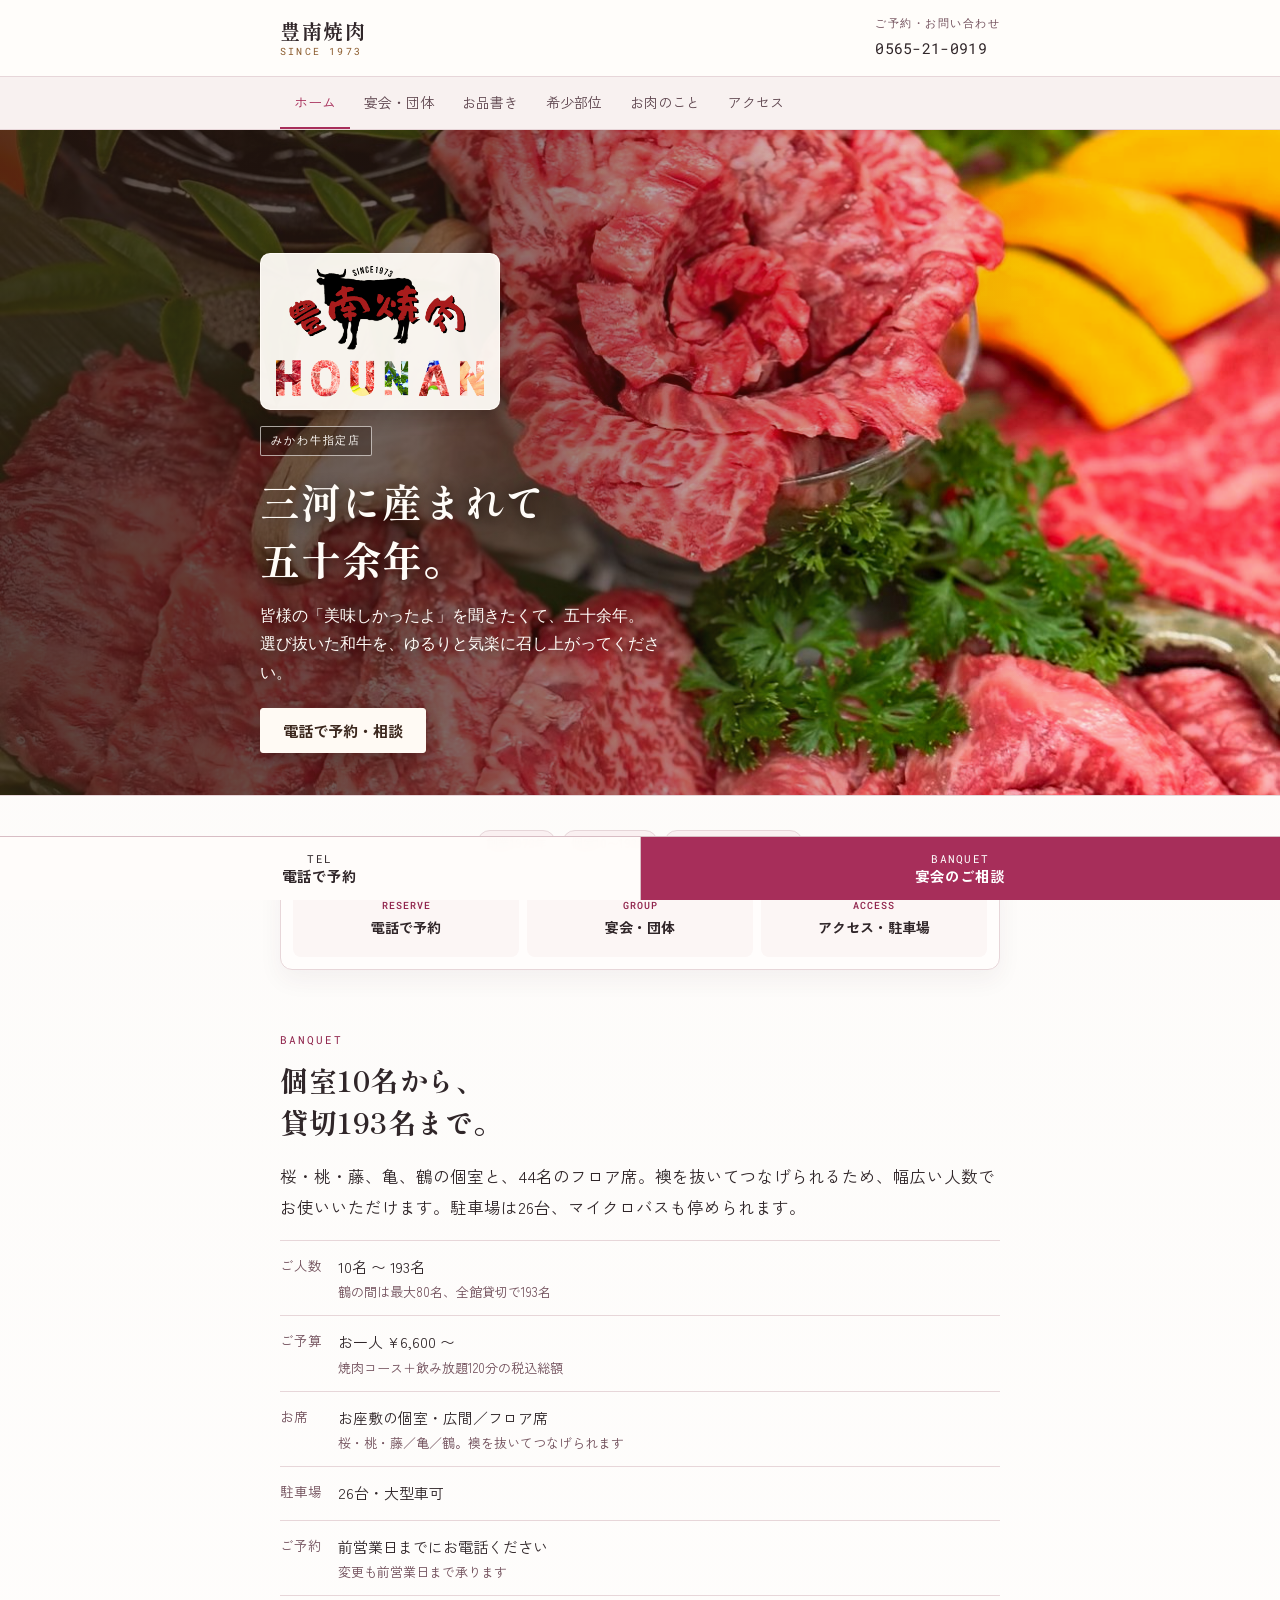
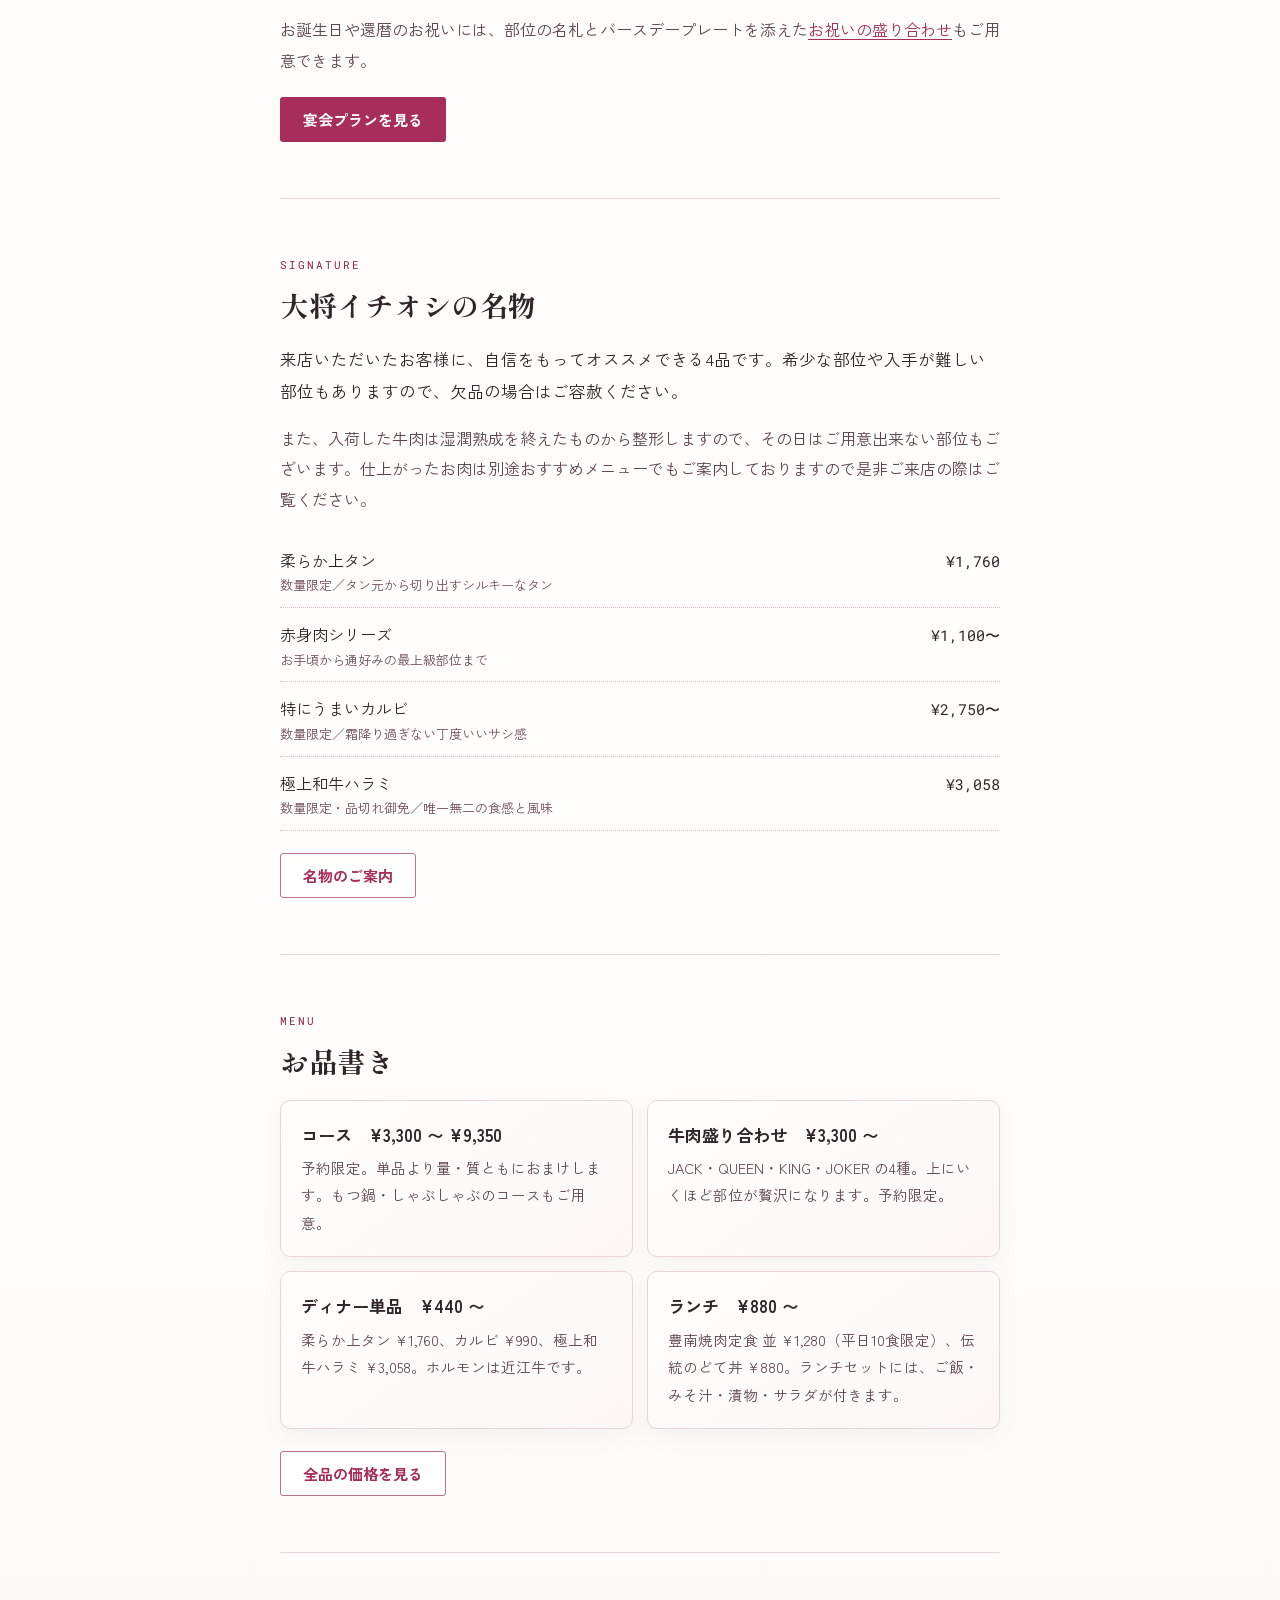
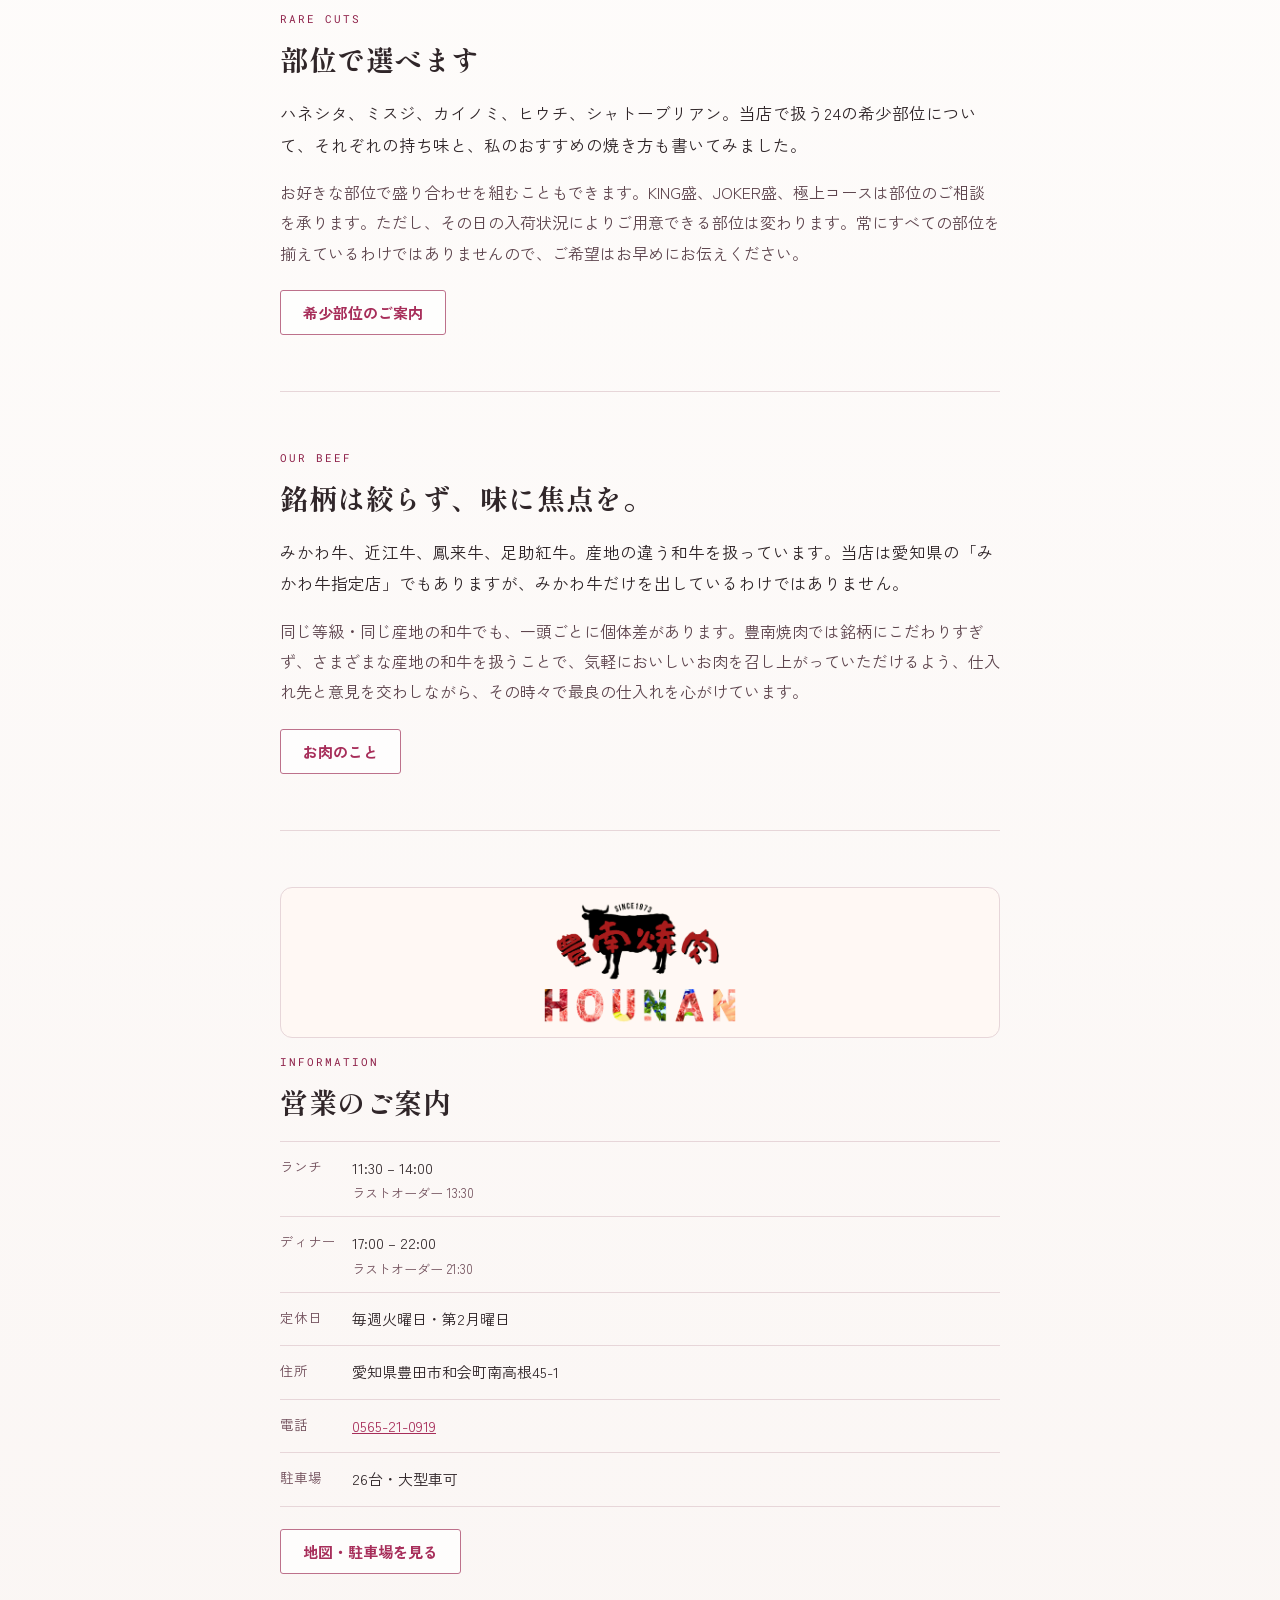
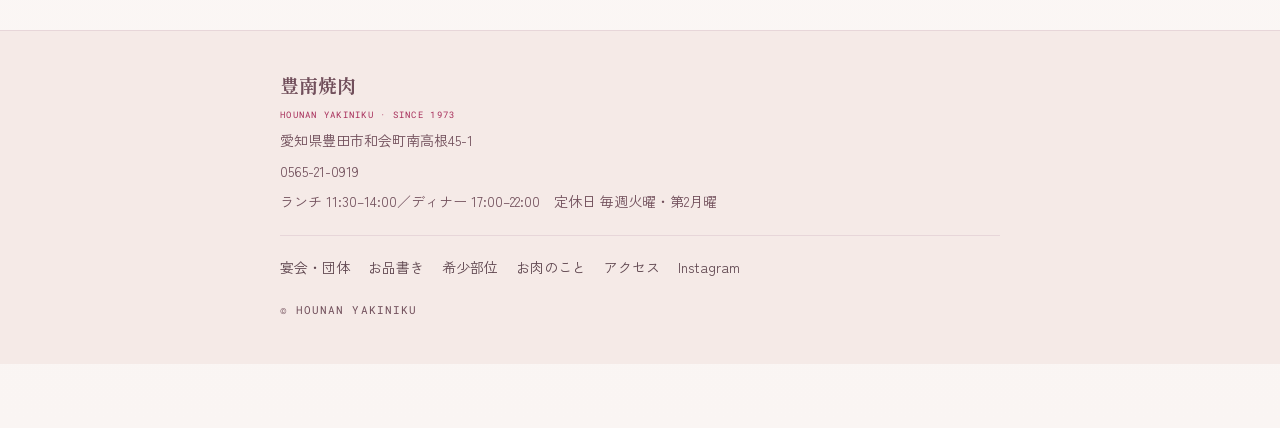
==== commit 3fef96ed: "Update banquet and menu copy # Conflicts: #	banquet.html" ====
--- a/index.html
+++ b/index.html
@@ -4,7 +4,9 @@
 <meta charset="utf-8">
 <meta name="viewport" content="width=device-width,initial-scale=1">
 <meta name="google-site-verification" content="6dPp1aed2rAkZanxd1v9638ikFSFlS81z8gG54nlih4">
-<title>豊南焼肉｜豊田市和会町の焼肉・みかわ牛指定店｜個室宴会10〜193名・駐車場26台</title>
+<title>豊南焼肉｜豊田市の焼肉・みかわ牛指定店</title>
+  <link rel="icon" type="image/png" href="/favicon.png">
+  <link rel="apple-touch-icon" href="/apple-touch-icon.png">
 <meta name="description" content="豊田市和会町の焼肉店「豊南焼肉」。1973年創業。みかわ牛指定店。みかわ牛・近江牛・鳳来牛・足助紅牛など産地和牛を扱います。柔らか上タン、極上和牛ハラミ、近江牛ホルモン。個室宴会は10名から、貸切最大193名。飲み放題付5,500円から。駐車場26台・大型車可。">
 <meta property="og:url" content="https://hounan-yakiniku.com/">
 <meta name="twitter:card" content="summary_large_image">
@@ -86,7 +88,7 @@
       <p class="eyebrow">Signature</p>
       <h2>大将イチオシの名物</h2>
       <p class="lead">来店いただいたお客様に、自信をもってオススメできる4品です。希少な部位や入手が難しい部位もありますので、欠品の場合はご容赦ください。</p>
-      <p>このほかに、<strong>その日いちばん食べごろの部位を毎日オススメメニューでご案内しています。</strong>塊で仕入れ、専用の冷蔵庫で湿潤熟成させているぶん、食べごろは日によって変わります。</p>
+      <p>また、入荷した牛肉は湿潤熟成を終えたものから整形しますので、その日はご用意出来ない部位もございます。仕上がったお肉は別途おすすめメニューでもご案内しておりますので是非ご来店の際はご覧ください。</p>
       <ul class="menu-list" style="margin-top:20px">
         <li><span class="nm">柔らか上タン<em>数量限定／タン元から切り出すシルキーなタン</em></span><span class="pr">¥1,760</span></li>
         <li><span class="nm">赤身肉シリーズ<em>お手頃から通好みの最上級部位まで</em></span><span class="pr">¥1,100〜</span></li>
@@ -136,7 +138,7 @@
 
     <section class="blk">
       <p class="eyebrow">Our beef</p>
-      <h2>銘柄は、ひとつに<br>しぼっていません。</h2>
+      <h2>銘柄は絞らず、味に焦点を。</h2>
       <p class="lead">みかわ牛、近江牛、鳳来牛、足助紅牛。産地の違う和牛を扱っています。当店は愛知県の「みかわ牛指定店」でもありますが、みかわ牛だけを出しているわけではありません。</p>
       <p>同じ等級・同じ産地の和牛でも、一頭ごとに個体差があります。豊南焼肉では銘柄にこだわりすぎず、さまざまな産地の和牛を扱うことで、気軽においしいお肉を召し上がっていただけるよう、仕入れ先と意見を交わしながら、その時々で最良の仕入れを心がけています。</p>
       <div class="btn-row">
